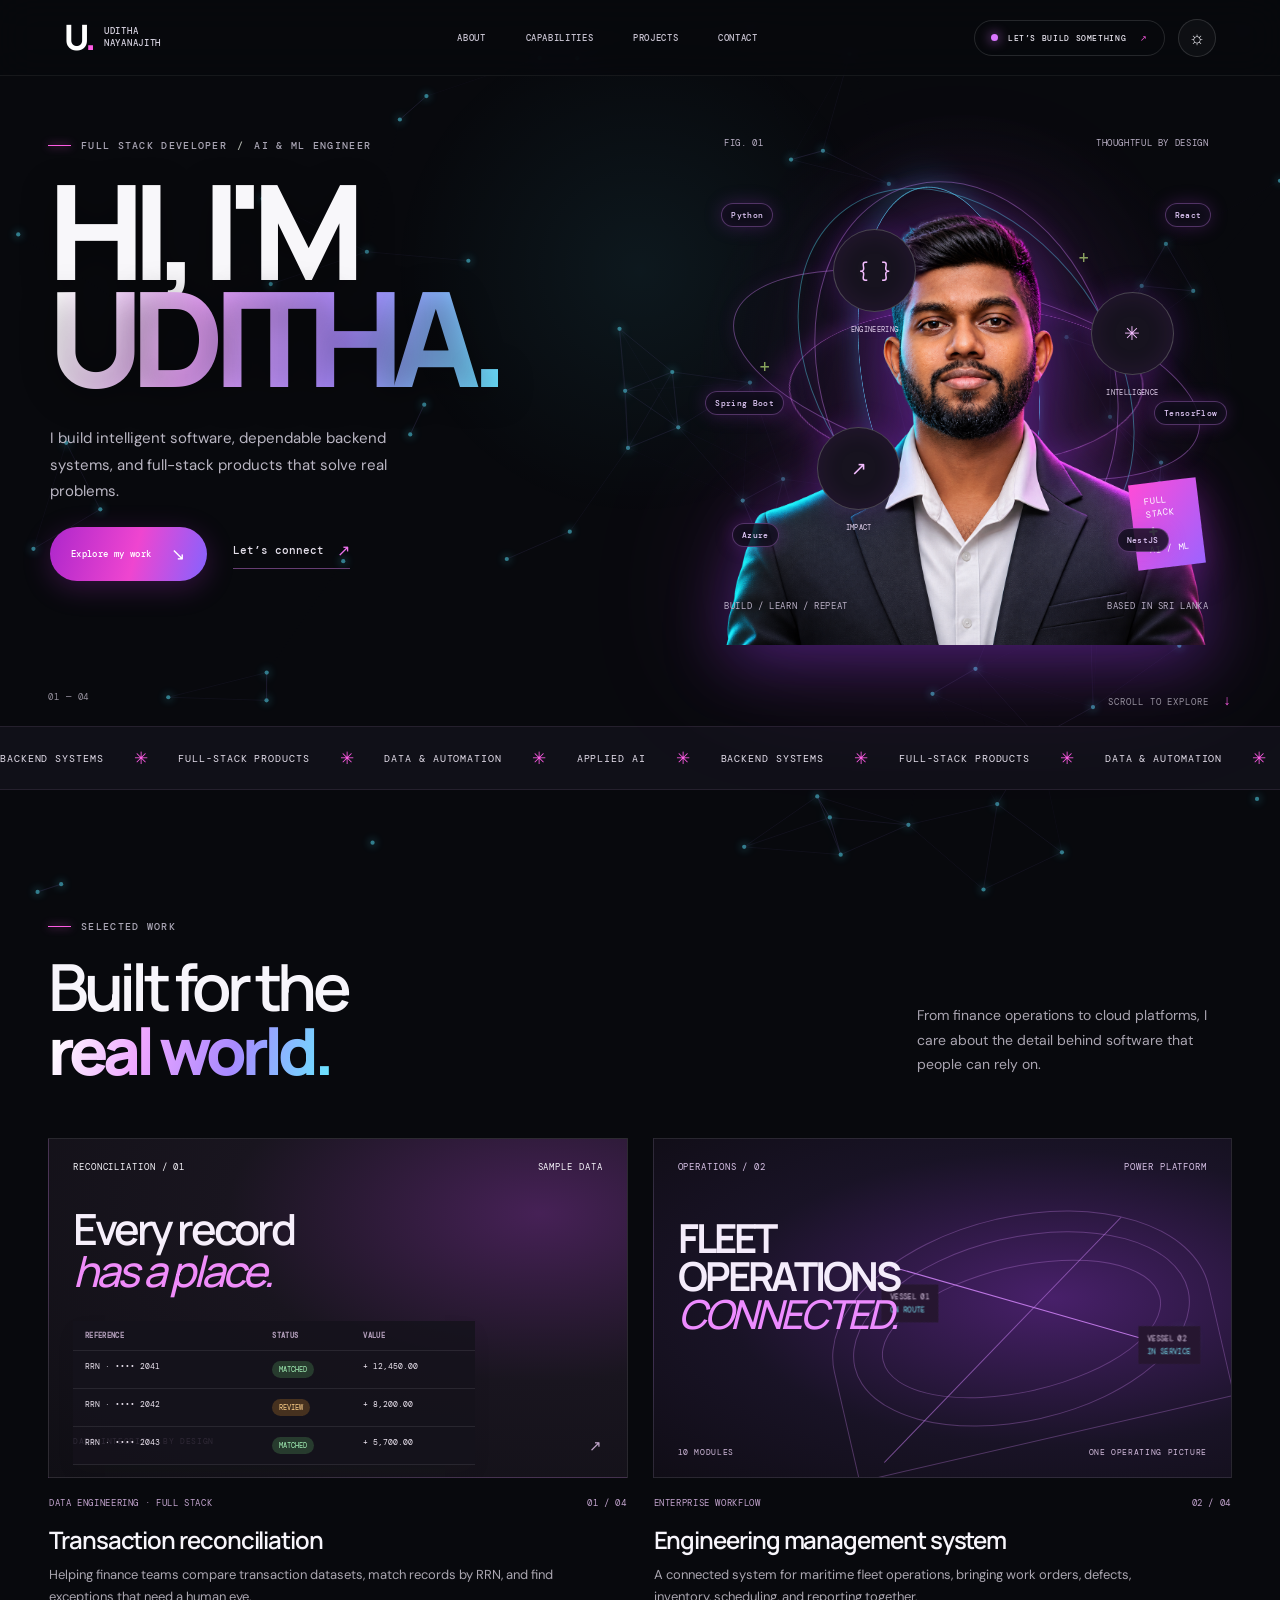
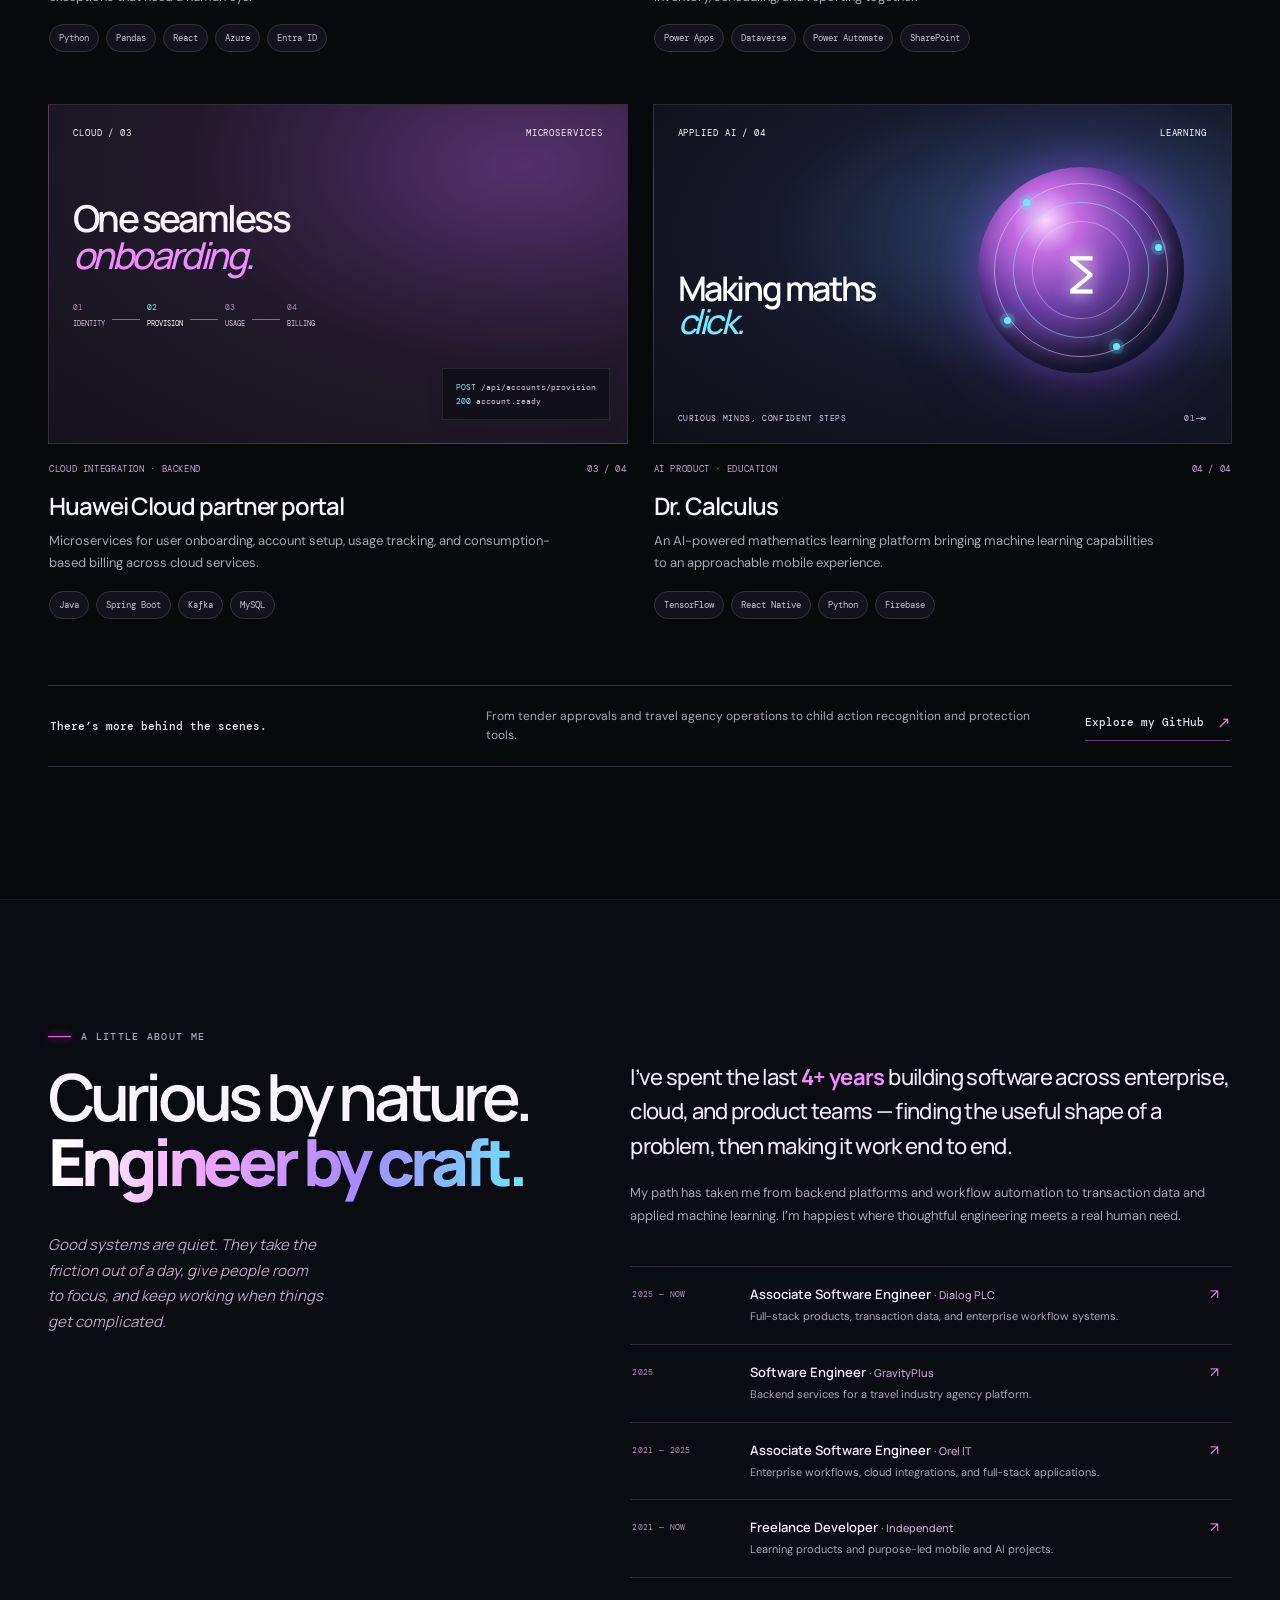
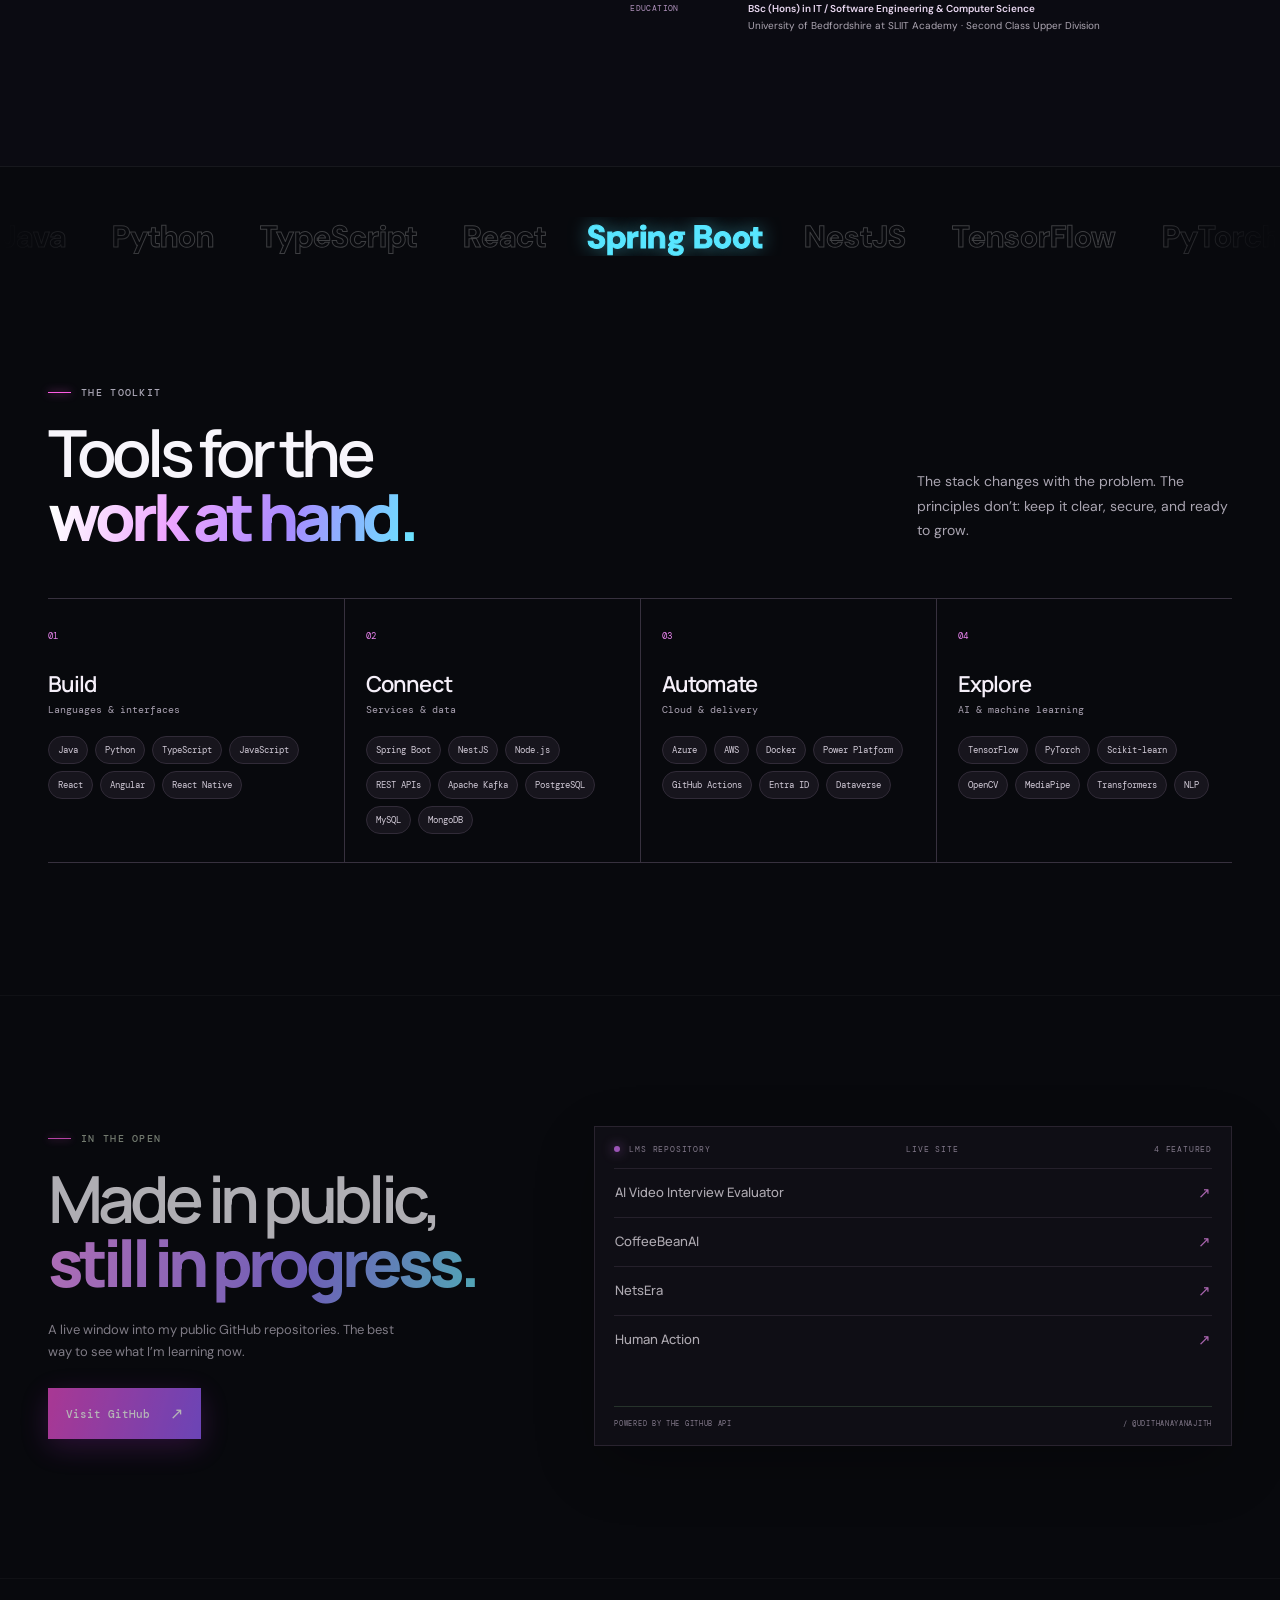
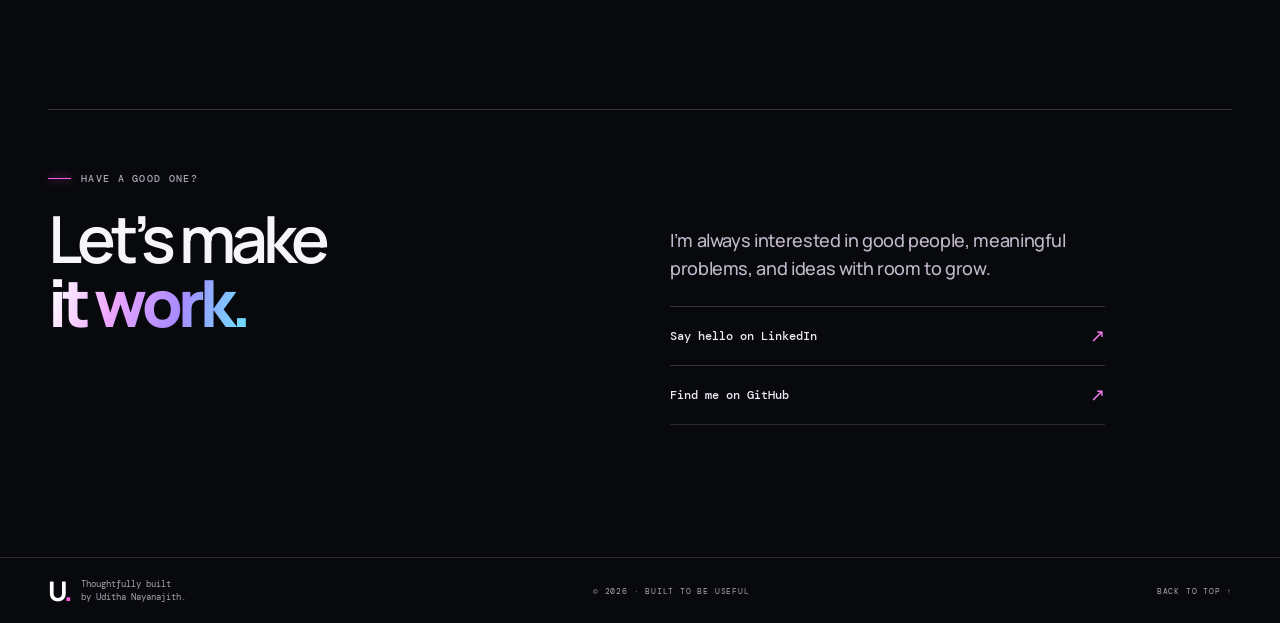
==== index.html @ 02b8a51e "Add all" ====
﻿<!doctype html>
<html lang="en">
  <head>
    <meta charset="UTF-8" />
    <meta name="viewport" content="width=device-width, initial-scale=1.0" />
    <meta name="theme-color" content="#08090d" />
    <meta
      name="description"
      content="Uditha Nayanajith is a software engineer building enterprise applications, backend systems, and AI-enabled products."
    />
    <meta
      property="og:title"
      content="Uditha Nayanajith — Software Engineer"
    />
    <meta
      property="og:description"
      content="Full-stack engineering, reliable backend systems, and thoughtful applications of AI."
    />
    <meta property="og:type" content="website" />
    <title>Uditha Nayanajith — Software Engineer</title>
    <link rel="preconnect" href="https://fonts.googleapis.com" />
    <link rel="preconnect" href="https://fonts.gstatic.com" crossorigin />
    <link
      href="https://fonts.googleapis.com/css2?family=DM+Mono:wght@400;500&family=DM+Sans:wght@400;500;600;700&family=Manrope:wght@400;500;600;700;800&display=swap"
      rel="stylesheet"
    />
    <link rel="stylesheet" href="./styles.css" />
    <link rel="stylesheet" href="./theme.css" />
    <link rel="stylesheet" href="./avatar.css" />
    <link rel="stylesheet" href="./background.css" />
    <script src="./script.js" defer></script>
  </head>

  <body>
    <canvas
      class="background-network"
      id="background-network"
      aria-hidden="true"
    ></canvas>
    <div class="background-glow" id="background-glow" aria-hidden="true"></div>
    <a class="skip-link" href="#main">Skip to content</a>
    <header class="site-header">
      <a class="wordmark" href="#top" aria-label="Uditha Nayanajith, home"
        ><span class="wordmark-mark">U<span>.</span></span
        ><span class="wordmark-name">UDITHA<br />NAYANAJITH</span></a
      >
      <nav class="desktop-nav" aria-label="Main navigation">
        <a href="#about">About</a><a href="#stack">Capabilities</a
        ><a href="#work">Projects</a><a href="#contact">Contact</a>
      </nav>
      <div class="header-tools">
        <a class="header-availability" href="#contact"
          ><span class="status-dot"></span> LET’S BUILD SOMETHING
          <span aria-hidden="true">↗</span></a
        ><button
          class="theme-toggle"
          type="button"
          aria-label="Switch to light theme"
          aria-pressed="false"
        >
          <span class="theme-sun">☼</span><span class="theme-moon">☾</span>
        </button>
      </div>
      <button class="menu-toggle" aria-label="Open menu" aria-expanded="false">
        <span></span><span></span>
      </button>
    </header>
    <main id="main">
      <section class="hero section-shell" id="top">
        <div class="hero-copy">
          <p class="eyebrow">
            <span class="eyebrow-line"></span> FULL STACK DEVELOPER
            <span class="eyebrow-divider">/</span> AI & ML ENGINEER
          </p>
          <h1>HI, I'M<br /><em>UDITHA.</em></h1>
          <div class="hero-bottom">
            <p class="hero-intro">
              I build intelligent software, dependable backend systems, and
              full-stack products that solve real problems.
            </p>
            <div class="hero-actions">
              <a class="button button-dark" href="#work"
                >Explore my work <span>↘</span></a
              ><a
                class="text-link"
                href="https://www.linkedin.com/in/uditha-nayanagith-a06a1a17b/"
                target="_blank"
                rel="noreferrer"
                >Let’s connect <span>↗</span></a
              >
            </div>
          </div>
        </div>
        <div
          class="hero-art"
          aria-label="Animated 3D-style portrait avatar of Uditha Nayanajith"
          role="img"
        >
          <div class="art-label art-label-top">
            <span>FIG. 01</span><span>THOUGHTFUL BY DESIGN</span>
          </div>
          <div class="orbit orbit-a"></div>
          <div class="orbit orbit-b"></div>
          <div class="orbit orbit-c"></div>
          <img
            class="hero-avatar"
            src="./avatar.png"
            alt=""
            fetchpriority="high"
          />
          <div class="orbit-node node-one">
            <span class="node-icon">{ }</span><small>ENGINEERING</small>
          </div>
          <div class="orbit-node node-two">
            <span class="node-icon">✳</span><small>INTELLIGENCE</small>
          </div>
          <div class="orbit-node node-three">
            <span class="node-icon">↗</span><small>IMPACT</small>
          </div>
          <span class="art-cross cross-one">+</span
          ><span class="art-cross cross-two">+</span
          ><span class="art-cross cross-three">+</span>
          <div class="art-label art-label-bottom">
            <span>BUILD / LEARN / REPEAT</span><span>BASED IN SRI LANKA</span>
          </div>
          <div class="art-stamp">
            FULL<br />STACK<br /><b>+</b><br />AI / ML
          </div>
          <span class="tech-chip tech-python" aria-hidden="true">Python</span>
          <span class="tech-chip tech-react" aria-hidden="true">React</span>
          <span class="tech-chip tech-spring" aria-hidden="true">Spring Boot</span>
          <span class="tech-chip tech-tensorflow" aria-hidden="true">TensorFlow</span>
          <span class="tech-chip tech-azure" aria-hidden="true">Azure</span>
          <span class="tech-chip tech-nest" aria-hidden="true">NestJS</span>
        </div>
        <div class="hero-index">
          <span>01 — 04</span><span>SCROLL TO EXPLORE <b>↓</b></span>
        </div>
      </section>

      <section class="signal-band" aria-label="Areas of focus">
        <div class="signal-inner">
          <div class="signal-group">
            <span>BACKEND SYSTEMS</span>
            <span>FULL-STACK PRODUCTS</span>
            <span>DATA & AUTOMATION</span>
            <span>APPLIED AI</span>
          </div>
          <div class="signal-group" aria-hidden="true">
            <span>BACKEND SYSTEMS</span>
            <span>FULL-STACK PRODUCTS</span>
            <span>DATA & AUTOMATION</span>
            <span>APPLIED AI</span>
          </div>
        </div>
      </section>

      <section class="work section-shell section-pad" id="work">
        <div class="section-heading">
          <div>
            <p class="eyebrow">
              <span class="eyebrow-line"></span> SELECTED WORK
            </p>
            <h2>Built for the<br /><em>real world.</em></h2>
          </div>
          <p class="section-note">
            From finance operations to cloud platforms, I care about the detail
            behind software that people can rely on.
          </p>
        </div>
        <div class="project-grid">
          <article class="project-card project-featured reveal">
            <div class="project-visual visual-ledger">
              <div class="visual-topline">
                <span>RECONCILIATION / 01</span><span>SAMPLE DATA</span>
              </div>
              <div class="ledger-title">
                Every record<br /><em>has a place.</em>
              </div>
              <div class="ledger-table">
                <div><b>REFERENCE</b><b>STATUS</b><b>VALUE</b></div>
                <div>
                  <span>RRN · •••• 2041</span
                  ><span class="pill matched">MATCHED</span
                  ><span>+ 12,450.00</span>
                </div>
                <div>
                  <span>RRN · •••• 2042</span
                  ><span class="pill exception">REVIEW</span
                  ><span>+ 8,200.00</span>
                </div>
                <div>
                  <span>RRN · •••• 2043</span
                  ><span class="pill matched">MATCHED</span
                  ><span>+ 5,700.00</span>
                </div>
              </div>
              <div class="ledger-foot">
                <span>DATA INTEGRITY, BY DESIGN</span><span>↗</span>
              </div>
            </div>
            <div class="project-info">
              <div class="project-meta">
                <span>DATA ENGINEERING · FULL STACK</span><span>01 / 04</span>
              </div>
              <h3>Transaction reconciliation</h3>
              <p>
                Helping finance teams compare transaction datasets, match
                records by RRN, and find exceptions that need a human eye.
              </p>
              <div class="tag-list">
                <span>Python</span><span>Pandas</span><span>React</span
                ><span>Azure</span><span>Entra ID</span>
              </div>
            </div>
          </article>
          <article class="project-card reveal">
            <div class="project-visual visual-fleet">
              <div class="visual-topline">
                <span>OPERATIONS / 02</span><span>POWER PLATFORM</span>
              </div>
              <div class="fleet-caption">
                FLEET<br />OPERATIONS<br /><em>CONNECTED.</em>
              </div>
              <div class="fleet-schematic">
                <div class="ship ship-a">VESSEL 01 <b>ON ROUTE</b></div>
                <div class="ship ship-b">VESSEL 02 <b>IN SERVICE</b></div>
                <div class="route route-a"></div>
                <div class="route route-b"></div>
                <div class="fleet-dot dot-a"></div>
                <div class="fleet-dot dot-b"></div>
              </div>
              <div class="fleet-stat">
                <span>10 MODULES</span><span>ONE OPERATING PICTURE</span>
              </div>
            </div>
            <div class="project-info">
              <div class="project-meta">
                <span>ENTERPRISE WORKFLOW</span><span>02 / 04</span>
              </div>
              <h3>Engineering management system</h3>
              <p>
                A connected system for maritime fleet operations, bringing work
                orders, defects, inventory, scheduling, and reporting together.
              </p>
              <div class="tag-list">
                <span>Power Apps</span><span>Dataverse</span
                ><span>Power Automate</span><span>SharePoint</span>
              </div>
            </div>
          </article>
          <article class="project-card reveal">
            <div class="project-visual visual-cloud">
              <div class="visual-topline">
                <span>CLOUD / 03</span><span>MICROSERVICES</span>
              </div>
              <div class="cloud-title">
                One seamless<br /><em>onboarding.</em>
              </div>
              <div class="cloud-flow">
                <div class="flow-node"><span>01</span>IDENTITY</div>
                <div class="flow-line"></div>
                <div class="flow-node active"><span>02</span>PROVISION</div>
                <div class="flow-line"></div>
                <div class="flow-node"><span>03</span>USAGE</div>
                <div class="flow-line"></div>
                <div class="flow-node"><span>04</span>BILLING</div>
              </div>
              <div class="cloud-code">
                <span>POST</span> /api/accounts/provision<br /><span>200</span>
                account.ready
              </div>
            </div>
            <div class="project-info">
              <div class="project-meta">
                <span>CLOUD INTEGRATION · BACKEND</span><span>03 / 04</span>
              </div>
              <h3>Huawei Cloud partner portal</h3>
              <p>
                Microservices for user onboarding, account setup, usage
                tracking, and consumption-based billing across cloud services.
              </p>
              <div class="tag-list">
                <span>Java</span><span>Spring Boot</span><span>Kafka</span
                ><span>MySQL</span>
              </div>
            </div>
          </article>
          <article class="project-card reveal">
            <div class="project-visual visual-neural">
              <div class="visual-topline">
                <span>APPLIED AI / 04</span><span>LEARNING</span>
              </div>
              <div class="neural-orb">
                <div class="neural-ring ring-a"></div>
                <div class="neural-ring ring-b"></div>
                <div class="neural-ring ring-c"></div>
                <div class="neural-point p-a"></div>
                <div class="neural-point p-b"></div>
                <div class="neural-point p-c"></div>
                <div class="neural-point p-d"></div>
                <span>∑</span>
              </div>
              <div class="neural-copy">Making maths<br /><em>click.</em></div>
              <div class="neural-bottom">
                <span>CURIOUS MINDS, CONFIDENT STEPS</span><span>01—∞</span>
              </div>
            </div>
            <div class="project-info">
              <div class="project-meta">
                <span>AI PRODUCT · EDUCATION</span><span>04 / 04</span>
              </div>
              <h3>Dr. Calculus</h3>
              <p>
                An AI-powered mathematics learning platform bringing machine
                learning capabilities to an approachable mobile experience.
              </p>
              <div class="tag-list">
                <span>TensorFlow</span><span>React Native</span
                ><span>Python</span><span>Firebase</span>
              </div>
            </div>
          </article>
        </div>
        <div class="more-work">
          <p>There’s more behind the scenes.</p>
          <p>
            From tender approvals and travel agency operations to child action
            recognition and protection tools.
          </p>
          <a
            class="text-link"
            href="https://github.com/udithanayanajith?tab=repositories"
            target="_blank"
            rel="noreferrer"
            >Explore my GitHub <span>↗</span></a
          >
        </div>
      </section>

      <section class="about section-pad" id="about">
        <div class="section-shell about-layout">
          <div class="about-heading">
            <p class="eyebrow">
              <span class="eyebrow-line"></span> A LITTLE ABOUT ME
            </p>
            <h2>Curious by nature.<br /><em>Engineer by craft.</em></h2>
            <div class="about-aside">
              Good systems are quiet. They take the friction out of a day, give
              people room to focus, and keep working when things get
              complicated.
            </div>
          </div>
          <div class="about-content">
            <p class="about-lead">
              I’ve spent the last <strong>4+ years</strong> building software
              across enterprise, cloud, and product teams — finding the useful
              shape of a problem, then making it work end to end.
            </p>
            <p>
              My path has taken me from backend platforms and workflow
              automation to transaction data and applied machine learning. I’m
              happiest where thoughtful engineering meets a real human need.
            </p>
            <div class="experience-list">
              <div class="experience-row">
                <span class="experience-date">2025 — NOW</span>
                <div>
                  <h3>
                    Associate Software Engineer <small>· Dialog PLC</small>
                  </h3>
                  <p>
                    Full-stack products, transaction data, and enterprise
                    workflow systems.
                  </p>
                </div>
                <span class="experience-arrow">↗</span>
              </div>
              <div class="experience-row">
                <span class="experience-date">2025</span>
                <div>
                  <h3>Software Engineer <small>· GravityPlus</small></h3>
                  <p>Backend services for a travel industry agency platform.</p>
                </div>
                <span class="experience-arrow">↗</span>
              </div>
              <div class="experience-row">
                <span class="experience-date">2021 — 2025</span>
                <div>
                  <h3>Associate Software Engineer <small>· Orel IT</small></h3>
                  <p>
                    Enterprise workflows, cloud integrations, and full-stack
                    applications.
                  </p>
                </div>
                <span class="experience-arrow">↗</span>
              </div>
              <div class="experience-row">
                <span class="experience-date">2021 — NOW</span>
                <div>
                  <h3>Freelance Developer <small>· Independent</small></h3>
                  <p>
                    Learning products and purpose-led mobile and AI projects.
                  </p>
                </div>
                <span class="experience-arrow">↗</span>
              </div>
            </div>
            <div class="education-line">
              <span>EDUCATION</span>
              <p>
                <b>BSc (Hons) in IT / Software Engineering & Computer Science</b
                ><br />University of Bedfordshire at SLIIT Academy · Second
                Class Upper Division
              </p>
            </div>
          </div>
        </div>
      </section>
      <div class="marquee">
          <div class="track">
            <span>Java</span><span>Python</span><span>TypeScript</span
            ><span>React</span><span>Spring Boot</span><span>NestJS</span
            ><span>TensorFlow</span><span>PyTorch</span><span>Kafka</span
            ><span>Docker</span><span>Azure</span><span>AWS</span
            ><span>PostgreSQL</span><span>OpenCV</span> <span>Java</span
            ><span>Python</span><span>TypeScript</span><span>React</span
            ><span>Spring Boot</span><span>NestJS</span><span>TensorFlow</span
            ><span>PyTorch</span><span>Kafka</span><span>Docker</span
            ><span>Azure</span><span>AWS</span><span>PostgreSQL</span
            ><span>OpenCV</span>
          </div>
        </div>

      <section class="stack section-shell section-pad" id="stack">
        <div class="section-heading">
          <div>
            <p class="eyebrow">
              <span class="eyebrow-line"></span> THE TOOLKIT
            </p>
            <h2>Tools for the<br /><em>work at hand.</em></h2>
          </div>
          <p class="section-note">
            The stack changes with the problem. The principles don’t: keep it
            clear, secure, and ready to grow.
          </p>
        </div>
        <div class="stack-grid">
          <div class="stack-group">
            <span class="stack-number">01</span>
            <h3>Build</h3>
            <p>Languages & interfaces</p>
            <div class="stack-chips">
              <span>Java</span><span>Python</span><span>TypeScript</span
              ><span>JavaScript</span><span>React</span><span>Angular</span
              ><span>React Native</span>
            </div>
          </div>
          <div class="stack-group">
            <span class="stack-number">02</span>
            <h3>Connect</h3>
            <p>Services & data</p>
            <div class="stack-chips">
              <span>Spring Boot</span><span>NestJS</span><span>Node.js</span
              ><span>REST APIs</span><span>Apache Kafka</span
              ><span>PostgreSQL</span><span>MySQL</span><span>MongoDB</span>
            </div>
          </div>
          <div class="stack-group">
            <span class="stack-number">03</span>
            <h3>Automate</h3>
            <p>Cloud & delivery</p>
            <div class="stack-chips">
              <span>Azure</span><span>AWS</span><span>Docker</span
              ><span>Power Platform</span><span>GitHub Actions</span
              ><span>Entra ID</span><span>Dataverse</span>
            </div>
          </div>
          <div class="stack-group">
            <span class="stack-number">04</span>
            <h3>Explore</h3>
            <p>AI & machine learning</p>
            <div class="stack-chips">
              <span>TensorFlow</span><span>PyTorch</span
              ><span>Scikit-learn</span><span>OpenCV</span><span>MediaPipe</span
              ><span>Transformers</span><span>NLP</span>
            </div>
          </div>
        </div>
      </section>

      <section class="github section-pad">
        <div class="section-shell github-layout">
          <div>
            <p class="eyebrow">
              <span class="eyebrow-line"></span> IN THE OPEN
            </p>
            <h2>Made in public,<br /><em>still in progress.</em></h2>
            <p class="github-intro">
              A live window into my public GitHub repositories. The best way to
              see what I’m learning now.
            </p>
            <a
              class="button button-light"
              href="https://github.com/udithanayanajith?tab=repositories"
              target="_blank"
              rel="noreferrer"
              >Visit GitHub <span>↗</span></a
            >
          </div>
          <div class="github-panel">
            <div class="github-panel-head">
              <span
                ><i class="status-dot"></i
                ><a
                  href="https://github.com/udithanayanajith/LMS"
                  target="_blank"
                  rel="noopener noreferrer"
                  aria-label="LMS source code on GitHub"
                  >LMS REPOSITORY</a
                ></span
              >
              <a
                href="https://udithanayanajith.github.io/LMS/"
                target="_blank"
                rel="noopener noreferrer"
                >LIVE SITE</a
              >
              <span id="github-count">FETCHING…</span>
            </div>
            <div id="repo-list" class="repo-list" aria-live="polite">
              <div class="repo-loading"><i></i><i></i><i></i></div>
            </div>
            <div class="github-panel-foot">
              <span>POWERED BY THE GITHUB API</span
              ><span id="github-updated">/ UDITHANAYANajith</span>
            </div>
          </div>
        </div>
      </section>

      <section class="contact section-shell section-pad" id="contact">
        <div class="contact-rule"></div>
        <div class="contact-layout">
          <div>
            <p class="eyebrow">
              <span class="eyebrow-line"></span> HAVE A GOOD ONE?
            </p>
            <h2>Let’s make<br /><em>it work.</em></h2>
          </div>
          <div class="contact-copy">
            <p>
              I’m always interested in good people, meaningful problems, and
              ideas with room to grow.
            </p>
            <a
              class="contact-link"
              href="https://www.linkedin.com/in/uditha-nayanagith-a06a1a17b/"
              target="_blank"
              rel="noreferrer"
              ><span>Say hello on LinkedIn</span><b>↗</b></a
            ><a
              class="contact-link"
              href="https://github.com/udithanayanajith"
              target="_blank"
              rel="noreferrer"
              ><span>Find me on GitHub</span><b>↗</b></a
            >
          </div>
        </div>
      </section>
    </main>
    <footer class="site-footer">
      <div class="footer-brand">
        <span class="wordmark-mark">U<span>.</span></span
        ><span>Thoughtfully built<br />by Uditha Nayanajith.</span>
      </div>
      <span class="footer-note"
        >© <span id="year">2026</span> · BUILT TO BE USEFUL</span
      ><a href="#top" class="back-top">BACK TO TOP ↑</a>
    </footer>
    <div class="mobile-menu" aria-hidden="true">
      <a href="#work">Work <span>01</span></a
      ><a href="#about">About <span>02</span></a
      ><a href="#stack">Stack <span>03</span></a
      ><a href="#contact">Contact <span>04</span></a
      ><a
        class="mobile-social"
        href="https://github.com/udithanayanajith"
        target="_blank"
        rel="noreferrer"
        >GitHub ↗</a
      >
    </div>
  </body>
</html>
---- styles.css ----
﻿:root {
  --paper: #f4f2ec;
  --ink: #18211e;
  --muted: #6c746e;
  --line: #d9d9ce;
  --green: #c8f169;
  --deep: #17241f;
  --mono: "DM Mono", monospace;
  --sans: "DM Sans", sans-serif;
  --display: "Manrope", sans-serif;
  --shell: 1240px;
}
* {
  box-sizing: border-box;
}
html {
  scroll-behavior: smooth;
  scroll-padding-top: 90px;
}
body {
  margin: 0;
  background: var(--paper);
  color: var(--ink);
  font-family: var(--sans);
  -webkit-font-smoothing: antialiased;
}
a {
  color: inherit;
  text-decoration: none;
}
button {
  font: inherit;
}
.skip-link {
  position: absolute;
  top: -50px;
  left: 16px;
  z-index: 20;
  padding: 12px;
  background: var(--green);
  color: var(--ink);
}
.skip-link:focus {
  top: 12px;
}
.section-shell {
  width: min(var(--shell), calc(100% - 96px));
  margin-inline: auto;
}
.site-header {
  height: 86px;
  display: flex;
  align-items: center;
  justify-content: space-between;
  padding: 0 48px;
  border-bottom: 1px solid var(--line);
  position: relative;
  z-index: 10;
}
.wordmark {
  display: flex;
  align-items: center;
  gap: 11px;
}
.wordmark-mark {
  font: 800 35px/0.9 var(--display);
  letter-spacing: -3px;
}
.wordmark-mark span {
  color: #78a938;
}
.wordmark-name {
  font: 500 9px/1.3 var(--mono);
  letter-spacing: 0.08em;
}
.desktop-nav {
  display: flex;
  gap: 40px;
  margin-left: 80px;
}
.desktop-nav a,
.header-availability {
  font: 500 11px var(--mono);
  letter-spacing: 0.03em;
}
.desktop-nav a {
  color: #536059;
  transition: color 0.2s;
}
.desktop-nav a:hover {
  color: #93b94d;
}
.header-availability {
  border: 1px solid var(--line);
  border-radius: 30px;
  padding: 12px 16px;
  display: flex;
  align-items: center;
  gap: 10px;
}
.header-availability > span:last-child {
  color: #8aa650;
  margin-left: 4px;
}
.marquee {
  margin-top: 50px;
  overflow: hidden;
  mask-image: linear-gradient(
    90deg,
    transparent,
    #000 12%,
    #000 88%,
    transparent
  );
}
.track {
  display: flex;
  gap: 46px;
  width: max-content;
  animation: scrollx 32s linear infinite;
  will-change: transform;
}
.track:hover {
  animation-play-state: paused;
}
@keyframes scrollx {
  to {
    transform: translateX(-50%);
  }
}
.track span {
  font-size: 1.9rem;
  font-weight: 800;
  color: transparent;
  -webkit-text-stroke: 1px rgba(255, 255, 255, 0.22);
  white-space: nowrap;
  transition: 0.3s;
}
.track span:hover {
  color: var(--cyan);
  -webkit-text-stroke: 1px var(--cyan);
}
.track span.is-centered {
  color: var(--cyan);
  -webkit-text-stroke: 1px var(--cyan);
  text-shadow: 0 0 18px #58e6ff99;
  opacity: 1;
  transform: scale(1.06);
}
.status-dot {
  width: 7px;
  height: 7px;
  background: #85b948;
  border-radius: 50%;
  display: inline-block;
  box-shadow: 0 0 0 4px #85b9481d;
}
.menu-toggle {
  display: none;
}
.hero {
  min-height: 634px;
  /* padding-top: 73px; */
  position: relative;
  display: grid;
  grid-template-columns: 1fr 0.83fr;
  align-items: center;
  gap: 28px;
}
.hero-copy {
  z-index: 1;
  padding-bottom: 36px;
}
.eyebrow {
  font: 500 10px var(--mono);
  letter-spacing: 0.12em;
  color: #778078;
  display: flex;
  align-items: center;
  gap: 10px;
  margin: 0 0 25px;
}
.eyebrow-line {
  width: 23px;
  height: 1px;
  background: #83a44f;
  display: inline-block;
}
.eyebrow-divider {
  color: #b0b5ac;
}
.hero h1,
.section-heading h2,
.about-heading h2,
.github h2,
.contact h2 {
  font: 600 clamp(48px, 6.1vw, 81px)/0.99 var(--display);
  letter-spacing: -0.075em;
  margin: 0;
}
.hero h1 em,
.section-heading h2 em,
.about-heading h2 em,
.github h2 em,
.contact h2 em {
  font-weight: 500;
  color: #8aa266;
}
.hero-bottom {
  margin-top: 35px;
  padding-left: 2px;
}
.hero-intro {
  max-width: 370px;
  font-size: 15px;
  line-height: 1.75;
  color: #626b64;
  margin: 0 0 23px;
}
.hero-actions {
  display: flex;
  align-items: center;
  gap: 26px;
}
.button {
  font: 500 11px var(--mono);
  display: inline-flex;
  align-items: center;
  gap: 20px;
  padding: 15px 18px;
  transition:
    transform 0.2s,
    background 0.2s;
}
.button:hover {
  transform: translateY(-2px);
}
.button-dark {
  background: var(--ink);
  color: white;
}
.button-dark span {
  color: var(--green);
  font-size: 17px;
}
.text-link {
  font: 500 11px var(--mono);
  display: inline-flex;
  align-items: center;
  gap: 13px;
  border-bottom: 1px solid #b7c29f;
  padding-bottom: 7px;
}
.text-link span {
  font-size: 16px;
  color: #89a452;
}
.hero-art {
  height: 466px;
  position: relative;
  border-radius: 48% 48% 43% 43%;
  overflow: hidden;
  background: radial-gradient(
    ellipse at 47% 48%,
    #dce9c6 0%,
    #d7e4c1 25%,
    #e9ecdf 53%,
    #f4f2ec 72%
  );
  display: grid;
  place-items: center;
}
.hero-art:before,
.hero-art:after {
  content: "";
  position: absolute;
  border: 1px solid #aec08b66;
  border-radius: 50%;
  inset: 8%;
  transform: rotate(-21deg);
}
.hero-art:after {
  inset: 16% 2%;
  transform: rotate(54deg);
  border-color: #b9c99466;
}
.art-label {
  position: absolute;
  z-index: 2;
  width: 100%;
  padding: 0 24px;
  display: flex;
  justify-content: space-between;
  font: 9px var(--mono);
  letter-spacing: 0.07em;
  color: #78836d;
}
.art-label-top {
  top: 22px;
}
.art-label-bottom {
  bottom: 23px;
}
.orbit {
  position: absolute;
  border: 1px solid #9db17475;
  border-radius: 50%;
  width: 80%;
  height: 42%;
  transform: rotate(-31deg);
}
.orbit-a {
  width: 77%;
  height: 56%;
  transform: rotate(54deg);
}
.orbit-b {
  width: 90%;
  height: 35%;
  transform: rotate(14deg);
}
.orbit-c {
  width: 55%;
  height: 76%;
  transform: rotate(-18deg);
}
.art-core {
  width: 123px;
  height: 123px;
  border-radius: 50%;
  display: grid;
  place-items: center;
  background: #17241f;
  color: #d0f187;
  font: 700 48px var(--display);
  position: relative;
  z-index: 2;
  box-shadow: 0 14px 55px #31452236;
}
.art-core i {
  position: absolute;
  width: 10px;
  height: 10px;
  background: var(--green);
  border-radius: 50%;
  right: 7px;
  top: 26px;
  box-shadow: 0 0 0 6px #c8f16933;
}
.orbit-node {
  position: absolute;
  z-index: 2;
  width: 72px;
  height: 72px;
  background: #f5f3ed;
  border: 1px solid #d4dbc8;
  border-radius: 50%;
  display: flex;
  align-items: center;
  justify-content: center;
  box-shadow: 0 7px 25px #24381f12;
}
.orbit-node small {
  position: absolute;
  bottom: -23px;
  white-space: nowrap;
  font: 8px var(--mono);
  letter-spacing: 0.05em;
  color: #6f796d;
}
.node-icon {
  font: 19px var(--mono);
  color: #52654a;
}
.node-one {
  top: 22%;
  left: 25%;
}
.node-two {
  top: 34%;
  right: 11%;
}
.node-three {
  bottom: 24%;
  left: 22%;
}
.art-cross {
  position: absolute;
  color: #87a45a;
  font-size: 19px;
  font-family: var(--mono);
}
.cross-one {
  top: 25%;
  right: 27%;
}
.cross-two {
  bottom: 24%;
  right: 22%;
}
.cross-three {
  top: 46%;
  left: 11%;
}
.art-stamp {
  position: absolute;
  right: 6%;
  bottom: 13%;
  z-index: 3;
  background: var(--green);
  padding: 12px 14px;
  color: var(--ink);
  font: 9px/1.45 var(--mono);
  letter-spacing: 0.08em;
  transform: rotate(-7deg);
}
.art-stamp b {
  font-size: 16px;
}
.hero-index {
  position: absolute;
  bottom: 17px;
  left: 0;
  right: 0;
  display: flex;
  justify-content: space-between;
  font: 9px var(--mono);
  letter-spacing: 0.1em;
  color: #7e867c;
}
.hero-index b {
  color: #839f51;
  font-size: 14px;
  margin-left: 8px;
}
.signal-band {
  height: 64px;
  overflow: hidden;
  background: var(--deep);
  display: flex;
  align-items: center;
  color: #e5eadf;
}
.signal-inner {
  min-width: max-content;
  display: flex;
  align-items: center;
  gap: 35px;
  animation: marquee 34s linear infinite;
  font: 10px var(--mono);
  letter-spacing: 0.09em;
}
.signal-inner i {
  font-style: normal;
  color: var(--green);
  font-size: 17px;
}
@keyframes marquee {
  to {
    transform: translateX(-50%);
  }
}
.section-pad {
  padding-top: 122px;
  padding-bottom: 126px;
}
.section-heading {
  display: flex;
  justify-content: space-between;
  align-items: flex-end;
  margin-bottom: 54px;
}
.section-heading .eyebrow,
.about-heading .eyebrow,
.github .eyebrow,
.contact .eyebrow {
  margin-bottom: 22px;
}
.section-heading h2,
.about-heading h2,
.github h2,
.contact h2 {
  font-size: clamp(43px, 5.1vw, 65px);
}
.section-note {
  max-width: 315px;
  font-size: 14px;
  line-height: 1.75;
  color: var(--muted);
  margin: 0 0 7px;
}
.project-grid {
  display: grid;
  grid-template-columns: 1fr 1fr;
  column-gap: 24px;
  row-gap: 48px;
}
.project-card {
  min-width: 0;
}
.project-visual {
  height: 340px;
  position: relative;
  overflow: hidden;
  padding: 22px 24px;
}
.visual-topline {
  display: flex;
  justify-content: space-between;
  font: 9px var(--mono);
  letter-spacing: 0.1em;
  position: relative;
  z-index: 2;
}
.visual-ledger {
  background: #dce4d4;
}
.visual-ledger:after {
  content: "";
  position: absolute;
  width: 330px;
  height: 330px;
  right: -101px;
  top: 66px;
  border: 1px solid #b4c5a4;
  border-radius: 50%;
  box-shadow:
    0 0 0 25px #cbd9c066,
    0 0 0 50px #cbd9c04d,
    0 0 0 75px #cbd9c033;
}
.ledger-title {
  font: 600 43px/0.99 var(--display);
  letter-spacing: -0.07em;
  margin-top: 35px;
  position: relative;
  z-index: 1;
}
.ledger-title em,
.cloud-title em,
.fleet-caption em,
.neural-copy em {
  color: #6f8e4b;
  font-weight: 500;
}
.ledger-table {
  position: relative;
  z-index: 1;
  width: 76%;
  margin-top: 28px;
  font: 8px var(--mono);
  background: #f4f5efdb;
  box-shadow: 0 8px 20px #23351a0b;
}
.ledger-table > div {
  display: grid;
  grid-template-columns: 1fr 84px 100px;
  gap: 7px;
  padding: 10px 12px;
  border-bottom: 1px solid #e2e7da;
}
.ledger-table > div:first-child {
  font-size: 7px;
  color: #879181;
  letter-spacing: 0.05em;
}
.pill {
  border-radius: 12px;
  padding: 4px 7px;
  width: max-content;
  font-size: 7px;
}
.matched {
  background: #e4edda;
  color: #56723e;
}
.exception {
  background: #f8e8cf;
  color: #9c7035;
}
.ledger-foot {
  display: flex;
  justify-content: space-between;
  position: absolute;
  left: 24px;
  bottom: 21px;
  right: 24px;
  font: 8px var(--mono);
  letter-spacing: 0.08em;
  color: #65755d;
}
.ledger-foot span:last-child {
  font-size: 15px;
}
.project-info {
  padding: 19px 1px 0;
}
.project-meta {
  display: flex;
  justify-content: space-between;
  font: 9px var(--mono);
  letter-spacing: 0.07em;
  color: #858c82;
}
.project-info h3 {
  font: 600 24px var(--display);
  letter-spacing: -0.045em;
  margin: 14px 0 8px;
}
.project-info > p {
  max-width: 510px;
  margin: 0;
  color: #737b73;
  font-size: 13px;
  line-height: 1.68;
}
.tag-list {
  display: flex;
  flex-wrap: wrap;
  gap: 7px;
  margin-top: 17px;
}
.tag-list span {
  font: 9px var(--mono);
  padding: 7px 9px;
  border: 1px solid #d8dcd1;
  border-radius: 20px;
  color: #626a62;
}
.visual-fleet {
  background: #182923;
  color: #ecf0e6;
}
.visual-fleet .visual-topline {
  color: #b7c4b2;
}
.fleet-caption {
  font: 700 40px/0.96 var(--display);
  letter-spacing: -0.07em;
  margin-top: 46px;
  position: relative;
  z-index: 2;
}
.fleet-caption em {
  color: #bfe678;
}
.fleet-schematic {
  position: absolute;
  inset: 77px 18px 35px 175px;
  border: 1px solid #526458;
  border-radius: 50% 50% 0 0;
  overflow: hidden;
  transform: rotate(-13deg);
}
.fleet-schematic:before,
.fleet-schematic:after {
  content: "";
  position: absolute;
  inset: 20px;
  border: 1px solid #4f6659;
  border-radius: 50%;
}
.fleet-schematic:after {
  inset: 49px;
}
.ship {
  position: absolute;
  z-index: 1;
  font: 7px var(--mono);
  letter-spacing: 0.05em;
  background: #283c32;
  padding: 8px 9px;
  color: #d9e5d2;
  transform: rotate(13deg);
}
.ship b {
  display: block;
  color: #c8f169;
  font-weight: 400;
  margin-top: 4px;
}
.ship-a {
  top: 43px;
  left: 60px;
}
.ship-b {
  right: 20px;
  bottom: 44px;
}
.route {
  position: absolute;
  width: 90%;
  height: 1px;
  background: #82986d;
  left: 12px;
  top: 80px;
  transform: rotate(29deg);
}
.route-b {
  top: 117px;
  left: 0;
  transform: rotate(-33deg);
  opacity: 0.6;
}
.fleet-dot {
  position: absolute;
  width: 8px;
  height: 8px;
  border-radius: 50%;
  background: var(--green);
  box-shadow: 0 0 0 6px #c8f16927;
}
.dot-a {
  top: 53px;
  left: 72px;
}
.dot-b {
  right: 33px;
  bottom: 60px;
}
.fleet-stat {
  position: absolute;
  left: 24px;
  right: 24px;
  bottom: 20px;
  display: flex;
  justify-content: space-between;
  font: 8px var(--mono);
  letter-spacing: 0.08em;
  color: #b8c5b1;
}
.visual-cloud {
  background: #e7e6df;
}
.cloud-title {
  font: 600 37px/0.98 var(--display);
  letter-spacing: -0.07em;
  margin: 61px 0 29px;
}
.cloud-flow {
  display: flex;
  align-items: center;
  gap: 7px;
}
.flow-node {
  font: 7px var(--mono);
  color: #59665e;
  display: flex;
  flex-direction: column;
  gap: 7px;
}
.flow-node span {
  font-size: 8px;
  color: #99a395;
}
.flow-node.active {
  color: #253a2f;
}
.flow-node.active span {
  color: #8aa953;
}
.flow-line {
  height: 1px;
  background: #b0b7aa;
  width: 28px;
  margin-top: 9px;
}
.cloud-code {
  position: absolute;
  right: 17px;
  bottom: 23px;
  background: #f7f7f2;
  padding: 11px 13px;
  font: 8px/1.8 var(--mono);
  color: #525b53;
  box-shadow: 0 6px 20px #34382b0d;
}
.cloud-code span {
  color: #77994c;
}
.visual-neural {
  background: #d9e2d0;
}
.neural-orb {
  position: absolute;
  width: 206px;
  height: 206px;
  right: 47px;
  top: 62px;
  border-radius: 50%;
  display: grid;
  place-items: center;
  background: radial-gradient(circle, #e8f1dd, #ccdbbf 68%, #bdcda9);
  box-shadow: 0 20px 40px #4d613322;
}
.neural-ring {
  position: absolute;
  border: 1px solid #99ae7d;
  border-radius: 50%;
  inset: 16px;
}
.ring-b {
  inset: 35px;
  transform: rotate(56deg);
  border-color: #7b9561;
}
.ring-c {
  inset: 54px;
  transform: rotate(-32deg);
  border-color: #afc296;
}
.neural-orb > span {
  font: 500 53px var(--display);
  color: #556d40;
}
.neural-point {
  position: absolute;
  width: 7px;
  height: 7px;
  background: #8ca768;
  border-radius: 50%;
  box-shadow: 0 0 0 4px #8ca76828;
}
.p-a {
  top: 32px;
  left: 45px;
}
.p-b {
  bottom: 49px;
  left: 26px;
}
.p-c {
  top: 77px;
  right: 22px;
}
.p-d {
  bottom: 23px;
  right: 64px;
}
.neural-copy {
  position: relative;
  z-index: 2;
  font: 600 34px/0.97 var(--display);
  letter-spacing: -0.07em;
  margin-top: 133px;
}
.neural-copy em {
  color: #69854a;
}
.neural-bottom {
  position: absolute;
  bottom: 20px;
  left: 24px;
  right: 24px;
  display: flex;
  justify-content: space-between;
  font: 8px var(--mono);
  letter-spacing: 0.08em;
  color: #6e7c64;
}
.more-work {
  display: grid;
  grid-template-columns: 1fr 1.4fr auto;
  align-items: center;
  gap: 30px;
  border-top: 1px solid var(--line);
  border-bottom: 1px solid var(--line);
  margin-top: 66px;
  padding: 21px 2px;
}
.more-work p {
  margin: 0;
  font-size: 12px;
}
.more-work p:first-child {
  font: 500 11px var(--mono);
}
.more-work p:nth-child(2) {
  color: #7b827a;
  line-height: 1.6;
}
.about {
  background: #e9e9e1;
}
.about-layout {
  display: grid;
  grid-template-columns: 0.9fr 1.1fr;
  gap: 90px;
}
.about-heading {
  position: relative;
}
.about-aside {
  font: italic 15px/1.7 var(--display);
  color: #828b7b;
  max-width: 275px;
  margin-top: 38px;
}
.about-content {
  padding-top: 30px;
}
.about-lead {
  font: 500 22px/1.55 var(--display);
  letter-spacing: -0.03em;
  margin: 0 0 18px;
  max-width: 620px;
}
.about-lead strong {
  color: #748f50;
}
.about-content > p:not(.about-lead) {
  max-width: 580px;
  font-size: 13px;
  line-height: 1.8;
  color: #727a72;
  margin: 0;
}
.experience-list {
  margin-top: 39px;
  border-top: 1px solid #cfd2c7;
}
.experience-row {
  display: grid;
  grid-template-columns: 104px 1fr 20px;
  gap: 14px;
  align-items: start;
  padding: 18px 2px;
  border-bottom: 1px solid #cfd2c7;
}
.experience-date {
  font: 8px var(--mono);
  letter-spacing: 0.04em;
  color: #8a9288;
  padding-top: 4px;
}
.experience-row h3 {
  font: 600 13px var(--display);
  margin: 0 0 5px;
}
.experience-row h3 small {
  font-weight: 500;
  color: #88917f;
}
.experience-row p {
  font-size: 11px;
  color: #7a8278;
  margin: 0;
  line-height: 1.6;
}
.experience-arrow {
  font-size: 14px;
  color: #839954;
}
.education-line {
  display: grid;
  grid-template-columns: 104px 1fr;
  gap: 14px;
  padding-top: 22px;
}
.education-line > span {
  font: 8px var(--mono);
  color: #8a9288;
  letter-spacing: 0.05em;
  padding-top: 3px;
}
.education-line p {
  font-size: 10px;
  line-height: 1.7;
  color: #858c83;
  margin: 0;
}
.education-line b {
  font-weight: 600;
  color: #536049;
}
.stack .section-heading {
  margin-bottom: 48px;
}
.stack-grid {
  display: grid;
  grid-template-columns: repeat(4, 1fr);
  border-top: 1px solid var(--line);
  border-bottom: 1px solid var(--line);
}
.stack-group {
  padding: 24px 19px 28px 0;
  position: relative;
}
.stack-group + .stack-group {
  border-left: 1px solid var(--line);
  padding-left: 21px;
}
.stack-number {
  font: 9px var(--mono);
  color: #8da16f;
}
.stack-group h3 {
  font: 600 22px var(--display);
  letter-spacing: -0.04em;
  margin: 25px 0 4px;
}
.stack-group > p {
  font: 10px var(--mono);
  color: #899086;
  margin: 0 0 20px;
}
.stack-chips {
  display: flex;
  flex-wrap: wrap;
  gap: 7px;
}
.stack-chips span {
  padding: 7px 9px;
  border-radius: 17px;
  background: #e9e9e1;
  font: 9px var(--mono);
  color: #5f685e;
}
.github {
  /* background: var(--deep); */
  color: #f2f2e9;
}
.github-layout {
  display: grid;
  grid-template-columns: 0.85fr 1.15fr;
  gap: 75px;
  align-items: center;
}
.github .eyebrow {
  color: #a1ac9a;
}
.github h2 em {
  color: #bbdc88;
}
.github-intro {
  max-width: 350px;
  color: #a8b3a7;
  font-size: 13px;
  line-height: 1.75;
  margin: 23px 0 24px;
}
.button-light {
  background: var(--green);
  color: #17241f;
}
.button-light span {
  font-size: 16px;
}
.github-panel {
  border: 1px solid #435348;
  padding: 17px 19px;
  background: #1b2b24;
}
.github-panel-head,
.github-panel-foot {
  display: flex;
  justify-content: space-between;
  align-items: center;
  font: 8px var(--mono);
  letter-spacing: 0.1em;
  color: #a5b29f;
}
.github-panel-head > span:first-child {
  display: flex;
  align-items: center;
  gap: 9px;
}
.github-panel-head .status-dot {
  width: 6px;
  height: 6px;
}
.repo-list {
  min-height: 225px;
  margin: 14px 0 13px;
}
.repo-item {
  display: grid;
  grid-template-columns: 1fr auto;
  gap: 8px;
  padding: 14px 1px;
  border-top: 1px solid #34463a;
  transition: padding 0.2s;
}
.repo-item:hover {
  padding-left: 7px;
}
.repo-name {
  font: 500 13px var(--display);
  color: #e9f0e4;
}
.repo-desc {
  font-size: 10px;
  line-height: 1.5;
  color: #a5afa2;
  margin-top: 5px;
  max-width: 440px;
}
.repo-meta {
  display: flex;
  gap: 13px;
  font: 8px var(--mono);
  color: #abb7a3;
  align-items: center;
}
.repo-language {
  width: 6px;
  height: 6px;
  border-radius: 50%;
  background: #c6e780;
  display: inline-block;
  margin-right: 5px;
}
.repo-arrow {
  font: 15px var(--mono);
  color: #bddb88;
}
.repo-empty {
  padding: 26px 0;
  color: #aab5a6;
  font-size: 12px;
  line-height: 1.7;
}
.repo-loading {
  display: grid;
  gap: 13px;
  padding-top: 12px;
}
.repo-loading i {
  display: block;
  height: 37px;
  background: linear-gradient(90deg, #263a2f, #314638, #263a2f);
  background-size: 200% 100%;
  animation: shimmer 1.4s infinite;
}
.repo-loading i:nth-child(2) {
  width: 92%;
}
.repo-loading i:nth-child(3) {
  width: 82%;
}
@keyframes shimmer {
  to {
    background-position: -200% 0;
  }
}
.github-panel-foot {
  padding-top: 12px;
  border-top: 1px solid #34463a;
  color: #768576;
  font-size: 7px;
}
.contact {
  padding-top: 112px;
  padding-bottom: 112px;
}
.contact-rule {
  height: 1px;
  background: var(--line);
  margin-bottom: 62px;
}
.contact-layout {
  display: grid;
  grid-template-columns: 1fr 1fr;
  gap: 60px;
}
.contact-copy {
  padding-top: 54px;
  max-width: 435px;
}
.contact-copy > p {
  font: 500 18px/1.6 var(--display);
  letter-spacing: -0.02em;
  color: #677167;
  margin: 0 0 23px;
}
.contact-link {
  display: flex;
  justify-content: space-between;
  align-items: center;
  border-top: 1px solid var(--line);
  padding: 17px 0;
  font: 500 12px var(--mono);
}
.contact-link:last-child {
  border-bottom: 1px solid var(--line);
}
.contact-link b {
  font-size: 18px;
  font-weight: 400;
  color: #86a150;
  transition: transform 0.2s;
}
.contact-link:hover b {
  transform: translate(3px, -3px);
}
.site-footer {
  border-top: 1px solid var(--line);
  padding: 20px 48px;
  display: flex;
  justify-content: space-between;
  align-items: center;
}
.footer-brand {
  display: flex;
  align-items: center;
  gap: 11px;
  font: 9px/1.4 var(--mono);
  color: #737c72;
}
.footer-brand .wordmark-mark {
  font-size: 27px;
}
.footer-note,
.back-top {
  font: 8px var(--mono);
  letter-spacing: 0.1em;
  color: #7e877d;
}
.back-top:hover {
  color: #556d40;
}
.mobile-menu {
  display: none;
}
.reveal {
  opacity: 0;
  transform: translateY(16px);
  transition:
    opacity 0.6s ease,
    transform 0.6s ease;
}
.reveal.is-visible {
  opacity: 1;
  transform: translateY(0);
}
@media (max-width: 900px) {
  .site-header {
    padding: 0 28px;
  }
  .section-shell {
    width: min(var(--shell), calc(100% - 56px));
  }
  .hero {
    grid-template-columns: 1fr 0.8fr;
    min-height: 590px;
  }
  .hero h1 {
    font-size: clamp(49px, 7vw, 70px);
  }
  .hero-art {
    height: 390px;
  }
  .desktop-nav {
    gap: 22px;
    margin-left: 20px;
  }
  .header-availability {
    font-size: 9px;
    padding: 11px;
  }
  .about-layout {
    gap: 45px;
  }
  .github-layout {
    gap: 38px;
  }
  .project-visual {
    height: 300px;
  }
  .ledger-table {
    width: 88%;
  }
  .ledger-table > div {
    grid-template-columns: 1fr 70px 85px;
  }
  .neural-orb {
    right: 25px;
    width: 176px;
    height: 176px;
  }
  .stack-chips span {
    font-size: 8px;
  }
}
@media (max-width: 680px) {
  html {
    scroll-padding-top: 68px;
  }
  .site-header {
    height: 68px;
    padding: 0 20px;
  }
  .wordmark-mark {
    font-size: 30px;
  }
  .desktop-nav,
  .header-availability {
    display: none;
  }
  .menu-toggle {
    display: flex;
    width: 38px;
    height: 38px;
    background: transparent;
    border: 1px solid var(--line);
    border-radius: 50%;
    flex-direction: column;
    align-items: center;
    justify-content: center;
    gap: 5px;
    position: relative;
    z-index: 12;
  }
  .menu-toggle span {
    width: 14px;
    height: 1px;
    background: var(--ink);
    transition: transform 0.2s;
  }
  .menu-toggle[aria-expanded="true"] span:first-child {
    transform: translateY(3px) rotate(45deg);
  }
  .menu-toggle[aria-expanded="true"] span:last-child {
    transform: translateY(-3px) rotate(-45deg);
  }
  .mobile-menu {
    position: fixed;
    z-index: 11;
    inset: 0;
    background: var(--paper);
    padding: 105px 26px 30px;
    display: flex;
    flex-direction: column;
    transform: translateY(-105%);
    transition: transform 0.35s cubic-bezier(0.7, 0, 0.2, 1);
  }
  .mobile-menu.open {
    transform: translateY(0);
  }
  .mobile-menu > a:not(.mobile-social) {
    font: 600 36px var(--display);
    letter-spacing: -0.06em;
    border-bottom: 1px solid var(--line);
    padding: 18px 0;
    display: flex;
    justify-content: space-between;
  }
  .mobile-menu > a span {
    font: 10px var(--mono);
    color: #89947e;
    padding-top: 8px;
  }
  .mobile-social {
    margin-top: auto;
    font: 11px var(--mono);
    color: #77816f;
  }
  .section-shell {
    width: calc(100% - 40px);
  }
  .hero {
    display: flex;
    flex-direction: column;
    align-items: stretch;
    padding-top: 57px;
    padding-bottom: 48px;
    min-height: unset;
    gap: 29px;
  }
  .hero-copy {
    padding: 0;
  }
  .hero .eyebrow {
    font-size: 9px;
    margin-bottom: 19px;
  }
  .hero h1 {
    font-size: clamp(48px, 12vw, 74px);
  }
  .hero-intro {
    font-size: 14px;
    max-width: 350px;
  }
  .hero-bottom {
    margin-top: 24px;
  }
  .hero-art {
    height: 330px;
    width: 100%;
    border-radius: 48% 48% 45% 45%;
  }
  .art-core {
    width: 94px;
    height: 94px;
    font-size: 39px;
  }
  .orbit-node {
    width: 60px;
    height: 60px;
  }
  .node-one {
    left: 21%;
  }
  .node-two {
    right: 12%;
  }
  .node-three {
    left: 17%;
  }
  .art-label {
    font-size: 7px;
    padding: 0 18px;
  }
  .art-stamp {
    font-size: 8px;
    padding: 9px 11px;
  }
  .hero-index {
    position: static;
    padding-top: 1px;
  }
  .signal-band {
    height: 55px;
  }
  .signal-inner {
    gap: 25px;
    font-size: 9px;
  }
  .section-pad {
    padding-top: 82px;
    padding-bottom: 85px;
  }
  .section-heading {
    display: block;
    margin-bottom: 35px;
  }
  .section-heading h2,
  .about-heading h2,
  .github h2,
  .contact h2 {
    font-size: clamp(42px, 10vw, 58px);
  }
  .section-note {
    margin: 22px 0 0;
    font-size: 13px;
  }
  .project-grid {
    grid-template-columns: 1fr;
    row-gap: 36px;
  }
  .project-visual {
    height: 300px;
  }
  .ledger-table {
    width: 86%;
  }
  .ledger-title {
    font-size: 40px;
  }
  .project-info h3 {
    font-size: 22px;
  }
  .project-info > p {
    font-size: 12px;
  }
  .more-work {
    grid-template-columns: 1fr;
    gap: 10px;
    margin-top: 45px;
  }
  .more-work p:nth-child(2) {
    max-width: 350px;
  }
  .more-work .text-link {
    justify-self: start;
    margin-top: 8px;
  }
  .about-layout {
    grid-template-columns: 1fr;
    gap: 12px;
  }
  .about-aside {
    margin-top: 24px;
    max-width: 350px;
  }
  .about-content {
    padding-top: 8px;
  }
  .about-lead {
    font-size: 19px;
  }
  .experience-list {
    margin-top: 29px;
  }
  .experience-row {
    grid-template-columns: 83px 1fr 15px;
    gap: 8px;
  }
  .experience-row h3 {
    font-size: 11px;
  }
  .experience-row h3 small {
    display: block;
    margin-top: 3px;
  }
  .experience-row p {
    font-size: 10px;
  }
  .experience-date {
    font-size: 7px;
  }
  .education-line {
    grid-template-columns: 83px 1fr;
    gap: 8px;
  }
  .education-line p {
    font-size: 9px;
  }
  .stack-grid {
    grid-template-columns: 1fr 1fr;
  }
  .stack-group {
    padding: 19px 12px 22px 0;
  }
  .stack-group + .stack-group {
    padding-left: 14px;
  }
  .stack-group:nth-child(3) {
    border-left: none;
    padding-left: 0;
    border-top: 1px solid var(--line);
  }
  .stack-group:nth-child(4) {
    border-top: 1px solid var(--line);
  }
  .stack-group h3 {
    font-size: 19px;
    margin-top: 20px;
  }
  .stack-group > p {
    font-size: 9px;
  }
  .stack-chips {
    gap: 5px;
  }
  .stack-chips span {
    font-size: 8px;
    padding: 6px 7px;
  }
  .github-layout {
    grid-template-columns: 1fr;
    gap: 36px;
  }
  .github-intro {
    margin-top: 17px;
  }
  .github-panel {
    padding: 14px;
  }
  .github-panel-head,
  .github-panel-foot {
    font-size: 7px;
  }
  .repo-name {
    font-size: 12px;
  }
  .repo-desc {
    font-size: 9px;
  }
  .repo-meta {
    font-size: 7px;
    gap: 8px;
  }
  .repo-list {
    min-height: 210px;
  }
  .contact {
    padding-top: 70px;
    padding-bottom: 75px;
  }
  .contact-rule {
    margin-bottom: 43px;
  }
  .contact-layout {
    grid-template-columns: 1fr;
    gap: 5px;
  }
  .contact-copy {
    padding-top: 9px;
  }
  .contact-copy > p {
    font-size: 16px;
  }
  .site-footer {
    padding: 17px 20px;
    gap: 10px;
    flex-wrap: wrap;
  }
  .footer-note {
    order: 3;
    width: 100%;
    text-align: center;
    font-size: 7px;
  }
  .back-top {
    font-size: 7px;
  }
}
@media (prefers-reduced-motion: reduce) {
  *,
  *::before,
  *::after {
    scroll-behavior: auto !important;
    animation-duration: 0.01ms !important;
    animation-iteration-count: 1 !important;
    transition-duration: 0.01ms !important;
  }
  .reveal {
    opacity: 1;
    transform: none;
  }
}
---- theme.css ----
﻿:root {
  --paper: #08090d;
  --ink: #f7f5fb;
  --muted: #a1a0ad;
  --line: #292831;
  --green: #ff5ce5;
  --deep: #0d0d14;
  --pink: #ff5ce5;
  --violet: #946bff;
  --cyan: #58e6ff;
  --shell: 1240px;
  color-scheme: dark;
}
html {
  background: var(--paper);
}
body {
  background: #08090d;
  color: #f7f5fb;
  overflow-x: hidden;
}
body:before {
  content: "";
  position: fixed;
  inset: 0;
  z-index: -1;
  pointer-events: none;
  background:
    radial-gradient(ellipse at 15% 15%, #35165036, transparent 42%),
    radial-gradient(ellipse at 82% 39%, #141c4830, transparent 43%),
    radial-gradient(ellipse at 45% 92%, #32112a29, transparent 38%);
}
.site-header {
  position: sticky;
  top: 0;
  height: 76px;
  padding: 0 5vw;
  background: #08090ddd;
  backdrop-filter: blur(18px);
  border-bottom: 1px solid #ffffff10;
}
.wordmark-mark,
.site-footer .wordmark-mark {
  color: #fff;
}
.wordmark-mark span {
  color: var(--pink);
}
.wordmark-name {
  color: #d3cfdd;
}
.desktop-nav a {
  color: #c6c1cf;
  text-transform: uppercase;
  font-size: 9px;
  letter-spacing: 0.07em;
}
.desktop-nav a:hover {
  color: var(--pink);
}
.header-tools {
  display: flex;
  align-items: center;
  gap: 13px;
}
.header-availability {
  color: #ece8f2;
  border-color: #ffffff20;
  font-size: 8px;
  letter-spacing: 0.08em;
}
.header-availability > span:last-child {
  color: var(--pink);
}
.status-dot {
  background: #da76ff;
  box-shadow: 0 0 12px #da76ff;
}
.theme-toggle {
  width: 38px;
  height: 38px;
  border-radius: 50%;
  border: 1px solid #ffffff22;
  background: #ffffff08;
  color: #f7f5fb;
  cursor: pointer;
  font-size: 18px;
  display: grid;
  place-items: center;
  transition:
    background 0.25s,
    transform 0.25s;
}
.theme-toggle:hover {
  background: #ffffff16;
  transform: rotate(15deg);
}
.theme-moon {
  display: none;
}
.hero {
  min-height: 650px;
  /* padding-top: 58px; */
  padding-bottom: 52px;
  gap: 10px;
}
.hero-copy {
  padding: 0 0 30px;
}
.eyebrow {
  color: #aaa6b5;
  letter-spacing: 0.13em;
}
.eyebrow-line {
  background: var(--pink);
  box-shadow: 0 0 9px #ff5ce5;
}
.hero h1 {
  font-size: clamp(76px, 10.3vw, 142px);
  font-weight: 800;
  line-height: 0.81;
  letter-spacing: -0.095em;
  color: #f8f7fa;
  text-transform: uppercase;
  text-shadow: 0 7px 35px #0006;
}
.hero h1 em,
.section-heading h2 em,
.about-heading h2 em,
.github h2 em,
.contact h2 em {
  font-style: normal;
  font-weight: 800;
  color: transparent;
  background: linear-gradient(
    105deg,
    #fff 4%,
    #eea6ff 34%,
    #a88aff 65%,
    #67e8ff 100%
  );
  -webkit-background-clip: text;
  background-clip: text;
}
.hero-intro {
  color: #bab6c3;
  font-size: 15px;
}
.button-dark {
  border-radius: 35px;
  background: linear-gradient(105deg, #ad27cb, #ef45d0 54%, #8463ff);
  box-shadow: 0 7px 28px #a329c148;
  color: white;
  padding: 16px 21px;
  font-size: 9px;
  letter-spacing: 0.04em;
}
.button-dark span {
  color: #fff;
}
.text-link {
  color: #e4dfea;
  border-color: #663d72;
}
.text-link span {
  color: #ed73ec;
}
.hero-art {
  height: 520px;
  border-radius: 50%;
  background: radial-gradient(
    ellipse at center,
    #291242b0 0%,
    #1611208c 38%,
    #08090d00 74%
  );
  perspective: 1000px;
  transform-style: preserve-3d;
}
.hero-art:before {
  inset: 17%;
  border: 1px solid #e275ff57;
  box-shadow:
    0 0 38px #c02eff2a,
    inset 0 0 38px #9b35ff14;
  transform: rotateX(63deg) rotateZ(-18deg);
  animation: orbital-plane 18s linear infinite;
}
.hero-art:after {
  inset: 18% 8%;
  border: 1px solid #54dfff43;
  box-shadow: 0 0 30px #30caff22;
  transform: rotateY(66deg) rotateZ(24deg);
  animation: orbital-plane-reverse 21s linear infinite;
}
.orbit {
  border-color: #d784ff66;
  box-shadow: 0 0 18px #a837dc1b;
}
.orbit-a {
  border-color: #58e6ff66;
  animation: orbit-spin-reverse 34s linear infinite;
}
.orbit-b {
  animation: orbit-spin 26s linear infinite;
}
.orbit-c {
  animation: orbit-pulse 7s ease-in-out infinite;
}
.art-label {
  color: #bab0c6;
}
.art-core {
  width: 162px;
  height: 162px;
  border: 1px solid #f5caff7a;
  color: #fff;
  font-size: 66px;
  background: radial-gradient(
    circle at 34% 27%,
    #fae6ff 0,
    #cb72ef 13%,
    #793ab7 30%,
    #321a56 56%,
    #141221 79%
  );
  box-shadow:
    inset -15px -17px 33px #05050c9e,
    inset 9px 8px 19px #ffffff5c,
    0 0 42px #c12eff79,
    0 0 120px #8639ff54;
  animation: core-float 5.4s ease-in-out infinite;
  transform-style: preserve-3d;
}
.art-core:after {
  content: "";
  position: absolute;
  inset: -12px;
  border: 1px solid #e59aff70;
  border-radius: 50%;
  box-shadow: 0 0 22px #c037ff38;
  animation: ring-breathe 3s ease-in-out infinite;
}
.art-core i {
  background: var(--cyan);
  box-shadow:
    0 0 20px var(--cyan),
    0 0 0 7px #58e6ff27;
}
.orbit-node {
  width: 83px;
  height: 83px;
  background: #17131f;
  border: 1px solid #ffffff38;
  box-shadow:
    0 0 30px #a92dff33,
    inset 0 0 23px #9439bd21;
  animation: node-float 4.6s ease-in-out infinite;
}
.orbit-node small {
  color: #e2d1ed;
  font-size: 7px;
}
.node-icon {
  color: #f4bdff;
}
.node-two {
  animation-delay: -1.4s;
}
.node-three {
  animation-delay: -2.7s;
}
.art-stamp {
  background: linear-gradient(130deg, #ff4bd8, #9c63ff);
  color: #fff;
  box-shadow: 0 8px 34px #b42bda58;
}
.hero-index {
  color: #96919e;
}
.hero-index b {
  color: var(--pink);
}
.signal-band {
  background: #101018;
  border-block: 1px solid #25202d;
  color: #e4deeb;
}
.signal-inner i {
  color: var(--pink);
}
.section-pad {
  padding-top: 130px;
  padding-bottom: 132px;
}
.section-heading h2,
.about-heading h2,
.github h2,
.contact h2 {
  color: #f7f5fb;
}
.section-note {
  color: #aaa5b1;
}
.project-grid {
  column-gap: 25px;
  row-gap: 52px;
}
.project-card {
  perspective: 1100px;
}
.project-card .project-visual {
  border: 1px solid #ffffff1a;
  transition:
    transform 0.55s cubic-bezier(0.2, 0.75, 0.2, 1),
    border-color 0.3s,
    box-shadow 0.35s;
  transform-style: preserve-3d;
}
.project-card:hover .project-visual {
  transform: translateY(-8px) rotateX(2deg) rotateY(-2deg);
  border-color: #d95aff7a;
  box-shadow:
    0 24px 60px #0007,
    0 0 32px #9921df19;
}
.project-info h3 {
  color: #f7f5fb;
}
.project-info > p {
  color: #aaa6b0;
}
.project-meta {
  color: #c3a4ce;
}
.tag-list span {
  background: #14131b;
  border-color: #34303d;
  color: #c8c2cf;
  transition:
    background 0.2s,
    border-color 0.2s;
}
.tag-list span:hover {
  background: #29152e;
  border-color: #a344b8;
}
.visual-ledger {
  background: radial-gradient(
    ellipse at 85% 22%,
    #462156,
    #19151f 45%,
    #100f15
  );
}
.visual-ledger:after {
  border-color: #d75eff44;
  box-shadow:
    0 0 0 25px #a535d81a,
    0 0 0 50px #a535d812,
    0 0 0 75px #a535d80b;
}
.ledger-title {
  color: #f6effb;
}
.ledger-title em {
  color: #f08cfa;
}
.ledger-table {
  background: #15121cd9;
  color: #eee6f2;
}
.ledger-table > div {
  border-color: #ffffff16;
}
.ledger-table > div:first-child {
  color: #b19db9;
}
.pill.matched {
  background: #273b2e;
  color: #a4f1b7;
}
.pill.exception {
  background: #46311f;
  color: #ffd18a;
}
.ledger-foot {
  color: #c2a6cb;
}
.visual-fleet {
  background: radial-gradient(
    ellipse at 69% 47%,
    #48206a,
    #191326 58%,
    #100d16
  );
  color: #f4ecfb;
}
.visual-fleet .visual-topline {
  color: #d8c2e7;
}
.fleet-caption em {
  color: #ed8bff;
}
.fleet-schematic,
.fleet-schematic:before,
.fleet-schematic:after {
  border-color: #bd7bdb58;
}
.ship {
  background: #261630;
  color: #f0dcfa;
}
.ship b {
  color: #7decff;
}
.route {
  background: #bb75e1;
}
.fleet-dot {
  background: #74eafa;
  box-shadow:
    0 0 0 6px #74eafa27,
    0 0 17px #74eafa;
}
.fleet-stat {
  color: #d1badb;
}
.visual-cloud {
  background: radial-gradient(
    ellipse at 82% 18%,
    #55306c,
    #21192a 50%,
    #15131b
  );
  color: #f7f1fa;
}
.cloud-title em {
  color: #ed8bff;
}
.flow-node {
  color: #d3c5da;
}
.flow-node span {
  color: #a78caf;
}
.flow-node.active {
  color: #fff;
}
.flow-node.active span {
  color: #6ceaff;
}
.flow-line {
  background: #8d62a1;
}
.cloud-code {
  background: #110f18;
  color: #dfd3e7;
  border: 1px solid #ffffff18;
}
.cloud-code span {
  color: #76e8ff;
}
.visual-neural {
  background: radial-gradient(
    ellipse at 72% 38%,
    #304d77,
    #17182a 51%,
    #101018
  );
  color: #fff;
}
.neural-orb {
  background: radial-gradient(
    circle at 33% 26%,
    #f9d9ff,
    #c46be1 16%,
    #673da2 43%,
    #20213b 73%
  );
  box-shadow:
    inset -12px -18px 31px #090b1d9c,
    0 0 40px #9c58ff60,
    0 0 100px #7540eb44;
  animation: core-float 6s ease-in-out infinite;
}
.neural-ring {
  border-color: #efcaff8c;
  box-shadow: 0 0 15px #cb73ff33;
}
.ring-b {
  border-color: #79edff8a;
}
.ring-c {
  border-color: #fac8ff68;
}
.neural-orb > span {
  color: #fff;
  text-shadow: 0 0 18px #fff;
}
.neural-point {
  background: #65eaff;
  box-shadow:
    0 0 0 4px #65eaff33,
    0 0 13px #65eaff;
}
.neural-copy em {
  color: #75eaff;
}
.neural-bottom {
  color: #d4c5e2;
}
.more-work {
  border-color: #35303c;
}
.more-work p:first-child {
  color: #eee7f4;
}
.more-work p:nth-child(2) {
  color: #aaa4b1;
}
.about {
  background: #0e0d14;
  border-block: 1px solid #ffffff0d;
}
.about-aside {
  color: #b9a6c3;
}
.about-lead {
  color: #eee8f2;
}
.about-lead strong {
  color: #f18bff;
}
.about-content > p:not(.about-lead) {
  color: #aaa4b0;
}
.experience-list,
.experience-row {
  border-color: #332a38;
}
.experience-date,
.education-line > span {
  color: #ae91bb;
}
.experience-row h3 {
  color: #f3ecf7;
}
.experience-row h3 small {
  color: #c6a9d1;
}
.experience-row p,
.education-line p {
  color: #ada7b3;
}
.education-line b {
  color: #e9d8f1;
}
.experience-arrow {
  color: #f184ee;
}
.stack-grid,
.stack-group + .stack-group {
  border-color: #37313e;
}
.stack-number {
  color: #ea84ef;
}
.stack-group h3 {
  color: #f5eff9;
}
.stack-group > p {
  color: #a9a1b1;
}
.stack-chips span {
  background: #17151d;
  color: #d2cbd8;
  border: 1px solid #312b38;
}
.github {
  /* background: #111018; */
  opacity: 0.7;
  border-block: 1px solid #ffffff0d;
  color: #f2f2e9;
}
.github h2 em {
  color: transparent;
  background: linear-gradient(100deg, #f599ff, #9a84ff 60%, #71eaff);
  -webkit-background-clip: text;
  background-clip: text;
}
.github-intro {
  color: #b3adba;
}
.button-light {
  background: linear-gradient(105deg, #ee4dce, #965fff);
  color: #fff;
  box-shadow: 0 8px 30px #b333d14d;
}
.github-panel {
  background: #13121a;
  border-color: #38303f;
  box-shadow: 0 20px 60px #0005;
}
.github-panel-head,
.github-panel-foot {
  color: #b7a9c1;
}
.repo-item {
  border-color: #332b39;
}
.repo-item:hover {
  background: #1a1520;
}
.repo-name {
  color: #f6eff9;
}
.repo-desc {
  color: #b6adbd;
}
.repo-meta {
  color: #c7b4d0;
}
.repo-arrow {
  color: #ee8cf4;
}
.repo-loading i {
  background: linear-gradient(90deg, #191520, #2b1e33, #191520);
  background-size: 200% 100%;
}
.repo-empty {
  color: #c6b4d0;
}
.contact-rule {
  background: #38323e;
}
.contact-copy > p {
  color: #c1b8c9;
}
.contact-link {
  border-color: #37313d;
  color: #f0e8f4;
}
.contact-link b {
  color: #f17dec;
}
.site-footer,
.footer-brand,
.footer-note,
.back-top {
  border-color: #2e2934;
  color: #aaa3b1;
}
.reveal {
  opacity: 0;
  transform: translateY(30px) scale(0.985);
  transition:
    opacity 0.75s ease,
    transform 0.75s cubic-bezier(0.2, 0.7, 0.2, 1);
}
.reveal.is-visible {
  opacity: 1;
  transform: translateY(0) scale(1);
}
.project-card:nth-child(2).reveal {
  transition-delay: 0.08s;
}
.project-card:nth-child(3).reveal {
  transition-delay: 0.13s;
}
.project-card:nth-child(4).reveal {
  transition-delay: 0.18s;
}
.motion-ready .hero .eyebrow {
  animation: hero-enter 0.75s 0.06s both;
}
.motion-ready .hero h1 {
  animation: hero-enter 0.9s 0.18s both;
}
.motion-ready .hero-intro {
  animation: hero-enter 0.85s 0.35s both;
}
.motion-ready .hero-actions {
  animation: hero-enter 0.8s 0.48s both;
}
.motion-ready .hero-art {
  animation: hero-art-enter 1.1s 0.12s both;
}
.signal-inner {
  animation-duration: 29s;
}
.project-visual:after {
  content: "";
  position: absolute;
  inset: -65% -35%;
  pointer-events: none;
  background: linear-gradient(
    112deg,
    transparent 43%,
    #fff0 48%,
    #ffffff0d 50%,
    transparent 56%
  );
  transform: translateX(-60%) rotate(2deg);
  transition: transform 0.9s;
}
.project-card:hover .project-visual:after {
  transform: translateX(60%) rotate(2deg);
}
@keyframes hero-enter {
  from {
    opacity: 0;
    transform: translateY(20px);
    filter: blur(7px);
  }
  to {
    opacity: 1;
    transform: translateY(0);
    filter: blur(0);
  }
}
@keyframes hero-art-enter {
  from {
    opacity: 0;
    transform: scale(0.88) rotate(-6deg);
    filter: blur(8px);
  }
  to {
    opacity: 1;
    transform: scale(1) rotate(0);
    filter: blur(0);
  }
}
@keyframes core-float {
  0%,
  100% {
    transform: translateY(0) rotateX(-4deg) rotateY(8deg);
  }
  50% {
    transform: translateY(-11px) rotateX(5deg) rotateY(-7deg);
  }
}
@keyframes ring-breathe {
  0%,
  100% {
    transform: scale(0.98);
    opacity: 0.5;
  }
  50% {
    transform: scale(1.08);
    opacity: 1;
  }
}
@keyframes orbital-plane {
  to {
    transform: rotateX(63deg) rotateZ(342deg);
  }
}
@keyframes orbital-plane-reverse {
  to {
    transform: rotateY(66deg) rotateZ(-336deg);
  }
}
@keyframes orbit-spin {
  to {
    transform: rotate(329deg);
  }
}
@keyframes orbit-spin-reverse {
  to {
    transform: rotate(-306deg);
  }
}
@keyframes orbit-pulse {
  0%,
  100% {
    opacity: 0.55;
    scale: 0.97;
  }
  50% {
    opacity: 1;
    scale: 1.04;
  }
}
@keyframes node-float {
  0%,
  100% {
    translate: 0 0;
  }
  50% {
    translate: 0 -9px;
  }
}
html[data-theme="light"] {
  --paper: #f4f2ec;
  --ink: #18211e;
  --muted: #6c746e;
  --line: #d9d9ce;
  --deep: #17241f;
  color-scheme: light;
}
html[data-theme="light"] body {
  background: #f4f2ec;
  color: #18211e;
}
html[data-theme="light"] body:before {
  background:
    radial-gradient(ellipse at 15% 15%, #efcffa50, transparent 42%),
    radial-gradient(ellipse at 82% 39%, #cbeeff4c, transparent 43%);
}
html[data-theme="light"] .site-header {
  background: #f4f2ece8;
  border-color: #d9d9ce;
}
html[data-theme="light"] .wordmark-mark,
html[data-theme="light"] .site-footer .wordmark-mark {
  color: #18211e;
}
html[data-theme="light"] .wordmark-name,
html[data-theme="light"] .desktop-nav a,
html[data-theme="light"] .header-availability,
html[data-theme="light"] .text-link,
html[data-theme="light"] .project-info h3,
html[data-theme="light"] .section-heading h2,
html[data-theme="light"] .about-heading h2,
html[data-theme="light"] .contact h2 {
  color: #18211e;
}
html[data-theme="light"] .hero h1 {
  color: #18211e;
}
html[data-theme="light"] .hero-intro,
html[data-theme="light"] .section-note,
html[data-theme="light"] .project-info > p,
html[data-theme="light"] .contact-copy > p {
  color: #626b64;
}
html[data-theme="light"] .hero-art {
  background: radial-gradient(
    ellipse at center,
    #f0d5f9 0%,
    #e2d4ef73 38%,
    #f4f2ec00 74%
  );
}
html[data-theme="light"] .hero-art:before {
  border-color: #bd61d86b;
}
html[data-theme="light"] .hero-art:after {
  border-color: #369bbf62;
}
html[data-theme="light"] .art-label {
  color: #665a6d;
}
html[data-theme="light"] .about {
  background: #e9e9e1;
  border-color: #d9d9ce;
}
html[data-theme="light"] .about-lead,
html[data-theme="light"] .experience-row h3,
html[data-theme="light"] .contact-link {
  color: #18211e;
}
html[data-theme="light"] .about-content > p:not(.about-lead),
html[data-theme="light"] .experience-row p,
html[data-theme="light"] .experience-date,
html[data-theme="light"] .education-line p {
  color: #727a72;
}
html[data-theme="light"] .stack-group h3 {
  color: #18211e;
}
html[data-theme="light"] .stack-chips span {
  background: #e9e9e1;
  border-color: #d9d9ce;
  color: #5f685e;
}
html[data-theme="light"] .github {
  background: #17241f;
  color: #f2f2e9;
}
html[data-theme="light"] .github h2 {
  color: #f7f5fb;
}
html[data-theme="light"] .theme-moon {
  display: inline;
}
html[data-theme="light"] .theme-sun {
  display: none;
}
html[data-theme="light"] .theme-toggle {
  color: #18211e;
  border-color: #cfc7d4;
  background: #fff9;
}
@media (max-width: 900px) {
  .hero {
    min-height: 600px;
  }
  .hero-art {
    height: 440px;
  }
  .hero h1 {
    font-size: clamp(74px, 10vw, 120px);
  }
  .header-availability {
    display: none;
  }
  .header-tools {
    gap: 9px;
  }
  .desktop-nav {
    margin-left: auto;
    margin-right: 22px;
  }
  .about-content {
    padding-top: 10px;
  }
}
@media (max-width: 680px) {
  .site-header {
    height: 66px;
    padding: 0 18px;
  }
  .header-tools {
    margin-left: auto;
    margin-right: 10px;
  }
  .theme-toggle {
    width: 34px;
    height: 34px;
    font-size: 16px;
  }
  .desktop-nav {
    display: none;
  }
  .hero {
    display: flex;
    min-height: 0;
    padding-top: 37px;
    padding-bottom: 39px;
    gap: 0;
  }
  .hero-copy {
    display: contents;
  }
  .hero .eyebrow {
    order: 1;
    font-size: 8px;
    margin: 0 0 18px;
    letter-spacing: 0.09em;
  }
  .hero h1 {
    order: 2;
    font-size: clamp(72px, 18vw, 118px);
    line-height: 0.8;
    margin-bottom: 15px;
  }
  .hero-art {
    order: 3;
    height: 355px;
    width: 100%;
    margin: 0 auto 7px;
  }
  .hero-bottom {
    order: 4;
    margin-top: 0;
    padding: 0 3px;
  }
  .hero-intro {
    font-size: 13px;
    max-width: 340px;
  }
  .hero-actions {
    gap: 20px;
  }
  .button-dark {
    padding: 14px 18px;
  }
  .art-core {
    width: 139px;
    height: 139px;
    font-size: 55px;
  }
  .orbit-node {
    width: 70px;
    height: 70px;
  }
  .node-one {
    left: 20%;
  }
  .node-two {
    right: 10%;
  }
  .node-three {
    left: 15%;
  }
  .hero-index {
    order: 5;
    margin-top: 24px;
  }
  .section-pad {
    padding-top: 86px;
    padding-bottom: 90px;
  }
  .section-heading h2,
  .about-heading h2,
  .github h2,
  .contact h2 {
    font-size: clamp(44px, 11vw, 64px);
  }
  .project-visual {
    height: 300px;
  }
  .project-card:hover .project-visual {
    transform: translateY(-3px);
  }
  .about-layout {
    gap: 18px;
  }
  .stack-group + .stack-group {
    border-color: #37313e;
  }
  .stack-group:nth-child(3),
  .stack-group:nth-child(4) {
    border-top-color: #37313e;
  }
  .mobile-menu {
    background: #100e15;
  }
  .mobile-menu > a:not(.mobile-social) {
    color: #f7f5fb;
    border-color: #39303e;
  }
  .mobile-menu > a span,
  .mobile-social {
    color: #e38be7;
  }
  .site-footer {
    border-color: #2e2934;
  }
}
@media (prefers-reduced-motion: reduce) {
  .motion-ready .hero .eyebrow,
  .motion-ready .hero h1,
  .motion-ready .hero-intro,
  .motion-ready .hero-actions,
  .motion-ready .hero-art {
    animation: none !important;
    opacity: 1;
    filter: none;
    transform: none;
  }
  .orbit,
  .orbit-a,
  .orbit-b,
  .orbit-c,
  .art-core,
  .art-core:after,
  .orbit-node,
  .neural-orb {
    animation: none !important;
  }
}
.project-card:hover .project-visual {
  transform: translateY(-8px) rotateX(var(--tilt-x, 2deg))
    rotateY(var(--tilt-y, -2deg));
}
html[data-theme="light"] .project-info h3 {
  color: #18211e;
}
html[data-theme="light"] .project-meta {
  color: #6d5b78;
}
html[data-theme="light"] .tag-list span {
  background: #f7f4fa;
  border-color: #ddd3e2;
  color: #5d5363;
}
html[data-theme="light"] .visual-ledger {
  background: radial-gradient(
    ellipse at 85% 22%,
    #f0d9f5,
    #ede7ef 50%,
    #e0dfdf
  );
}
html[data-theme="light"] .ledger-title {
  color: #202022;
}
html[data-theme="light"] .ledger-title em {
  color: #a332bb;
}
html[data-theme="light"] .ledger-table {
  background: #fffffff0;
  color: #343039;
}
html[data-theme="light"] .ledger-table > div {
  border-color: #ded9e2;
}
html[data-theme="light"] .ledger-table > div:first-child {
  color: #786c7c;
}
html[data-theme="light"] .ledger-foot {
  color: #66566d;
}
html[data-theme="light"] .visual-fleet {
  background: radial-gradient(
    ellipse at 69% 47%,
    #d6c2ee,
    #e2d9eb 62%,
    #d8d6de
  );
  color: #282130;
}
html[data-theme="light"] .visual-fleet .visual-topline,
html[data-theme="light"] .fleet-stat {
  color: #4f4057;
}
html[data-theme="light"] .fleet-caption em {
  color: #8743a3;
}
html[data-theme="light"] .fleet-schematic,
html[data-theme="light"] .fleet-schematic:before,
html[data-theme="light"] .fleet-schematic:after {
  border-color: #9d77ab88;
}
html[data-theme="light"] .ship {
  background: #eee7f4;
  color: #47394d;
}
html[data-theme="light"] .ship b {
  color: #297c89;
}
html[data-theme="light"] .route {
  background: #875ca1;
}
html[data-theme="light"] .fleet-dot {
  background: #40b9ca;
  box-shadow: 0 0 0 6px #40b9ca27;
}
html[data-theme="light"] .visual-cloud {
  background: radial-gradient(
    ellipse at 82% 18%,
    #edd3ef,
    #e5dce9 55%,
    #dad6dd
  );
  color: #26202b;
}
html[data-theme="light"] .cloud-title em {
  color: #9737a8;
}
html[data-theme="light"] .flow-node {
  color: #55475b;
}
html[data-theme="light"] .cloud-code {
  background: #faf7fc;
  color: #473b4c;
}
html[data-theme="light"] .visual-neural {
  background: radial-gradient(
    ellipse at 72% 38%,
    #cae4f1,
    #dedaf0 55%,
    #d1d0dc
  );
  color: #28202f;
}
html[data-theme="light"] .neural-copy em {
  color: #227e94;
}
html[data-theme="light"] .neural-bottom {
  color: #4f5063;
}
html[data-theme="light"] .mobile-menu {
  background: #f4f2ec;
}
html[data-theme="light"] .mobile-menu > a:not(.mobile-social) {
  color: #18211e;
  border-color: #d9d9ce;
}
html[data-theme="light"] .mobile-menu > a span,
html[data-theme="light"] .mobile-social {
  color: #8c4a94;
}
html[data-theme="light"] .site-footer .footer-brand {
  color: #737c72;
}
html[data-theme="light"] .site-footer .footer-note,
html[data-theme="light"] .site-footer .back-top {
  color: #7e877d;
}
.about {
  background: rgba(14, 13, 20, 0.76);
}
html[data-theme="light"] .about {
  background: rgba(233, 233, 225, 0.78);
}
.signal-inner {
  width: max-content;
  min-width: 0;
  gap: 0;
  animation-duration: var(--signal-duration, 34s);
  will-change: transform;
}
.signal-group {
  display: flex;
  flex: none;
  align-items: center;
  gap: 30px;
  padding-right: 30px;
}
.signal-group span {
  display: flex;
  align-items: center;
  gap: 30px;
  white-space: nowrap;
}
.signal-group span::after {
  content: "\2733";
  color: var(--pink);
  font-style: normal;
  font-size: 17px;
}
.signal-inner:hover {
  animation-play-state: paused;
}
@media (max-width: 680px) {
  .signal-group,
  .signal-group span {
    gap: 20px;
  }
  .signal-group {
    padding-right: 20px;
  }
}
---- avatar.css ----
﻿.hero-art{overflow:visible}.hero-avatar{position:absolute;z-index:1;left:50%;bottom:-6%;width:100%;height:108%;object-fit:contain;object-position:center bottom;transform:translateX(-50%);filter:drop-shadow(0 13px 32px #9b38ff60) drop-shadow(0 0 70px #df44e82a)}.hero-art:before,.hero-art:after,.orbit{z-index:0}.orbit-node{z-index:2}.art-label,.art-stamp{z-index:3}.art-core{display:none}
@media(max-width:680px){.hero-avatar{height:110%;width:111%;bottom:-8%}.art-label-top{top:14px}.art-label-bottom{bottom:13px}.art-stamp{right:1%;bottom:10%}}
.hero-avatar{width:90%;height:94%;bottom:-2%}@media(max-width:680px){.hero-art{height:min(82vw,310px);min-height:270px}.hero-avatar{width:88%;height:92%;bottom:-3%}}@media(max-width:380px){.hero-art{height:270px}.hero-avatar{width:90%;height:90%}}
.hero-art:before{animation:orbital-plane 26s linear infinite!important}.hero-art:after{animation:orbital-plane-reverse 31s linear infinite!important}.hero-art .orbit-a{animation:orbit-spin-reverse 34s linear infinite!important}.hero-art .orbit-b{animation:orbit-spin 26s linear infinite!important}.hero-art .orbit-c{animation:orbit-pulse 7s ease-in-out infinite!important}.hero-art .orbit-node{animation:node-float 4.6s ease-in-out infinite!important}.hero-art .node-two{animation-delay:-1.4s!important}.hero-art .node-three{animation-delay:-2.7s!important}.tech-chip{position:absolute;z-index:3;padding:6px 9px;border:1px solid #d885ff55;border-radius:999px;background:#100e1bd9;color:#e8ceff;font:500 8px var(--mono);letter-spacing:.04em;white-space:nowrap;box-shadow:0 0 18px #a837dc40, inset 0 0 12px #a837dc14;animation:tech-chip-float 5.4s ease-in-out infinite}.tech-python{top:17%;left:4%;animation-delay:-.4s}.tech-react{top:17%;right:4%;animation-delay:-1.8s}.tech-spring{top:53%;left:1%;animation-delay:-2.6s}.tech-tensorflow{top:55%;right:1%;animation-delay:-3.3s}.tech-azure{bottom:17%;left:6%;animation-delay:-1.1s}.tech-nest{bottom:16%;right:12%;animation-delay:-2.1s}@keyframes tech-chip-float{0%,100%{translate:0 0}50%{translate:0 -8px}}@media(max-width:680px){.tech-chip{padding:5px 7px;font-size:7px}.tech-python{top:18%;left:1%}.tech-react{top:18%;right:1%}.tech-spring{top:59%;left:0}.tech-tensorflow{top:59%;right:0}.tech-azure,.tech-nest{display:none}}@media(prefers-reduced-motion:reduce){.hero-art:before,.hero-art:after,.hero-art .orbit,.hero-art .orbit-node,.tech-chip{animation:none!important}}
.hero-art:before{border-color:#e275ff86;box-shadow:0 0 44px #c02eff42,inset 0 0 38px #9b35ff22}.hero-art:after{border-color:#54dfffa0;box-shadow:0 0 36px #30caff40}
---- background.css ----
.background-network,
.background-glow {
  position: fixed;
  inset: 0;
  pointer-events: none;
}
.background-network {
  z-index: 0;
  width: 100%;
  height: 100%;
  opacity: 0.55;
  filter: drop-shadow(0 0 5px #58e6ff70);
}
.background-glow {
  z-index: 0;
  inset: auto;
  left: 50%;
  top: 30%;
  width: 520px;
  height: 520px;
  border-radius: 50%;
  transform: translate(-50%, -50%);
  background: radial-gradient(circle, #58e6ff12, transparent 67%);
  transition: opacity 0.3s;
}
main,
.site-footer {
  position: relative;
  z-index: 1;
}
@media (max-width: 600px) {
  .background-glow {
    width: 360px;
    height: 360px;
  }
}
@media (prefers-reduced-motion: reduce) {
  .background-network {
    opacity: 0.38;
  }
  .background-glow {
    display: none;
  }
}
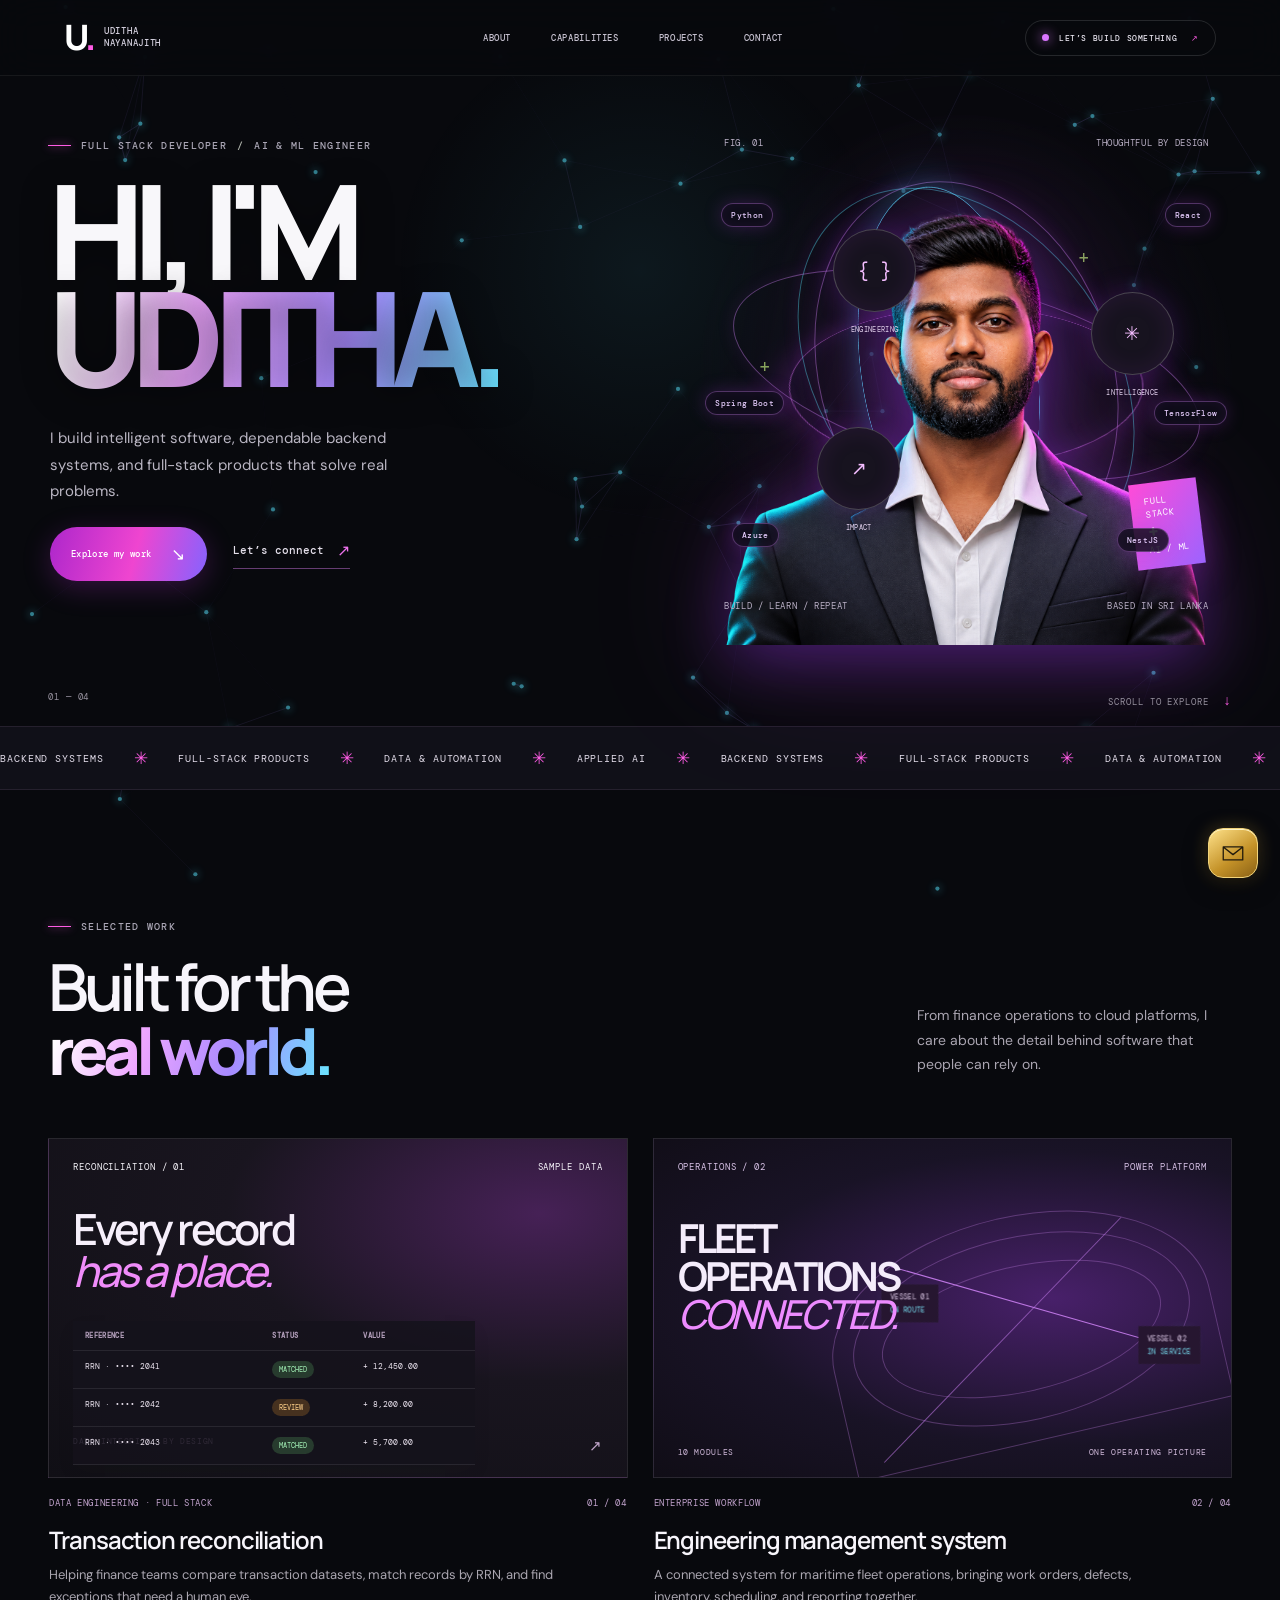
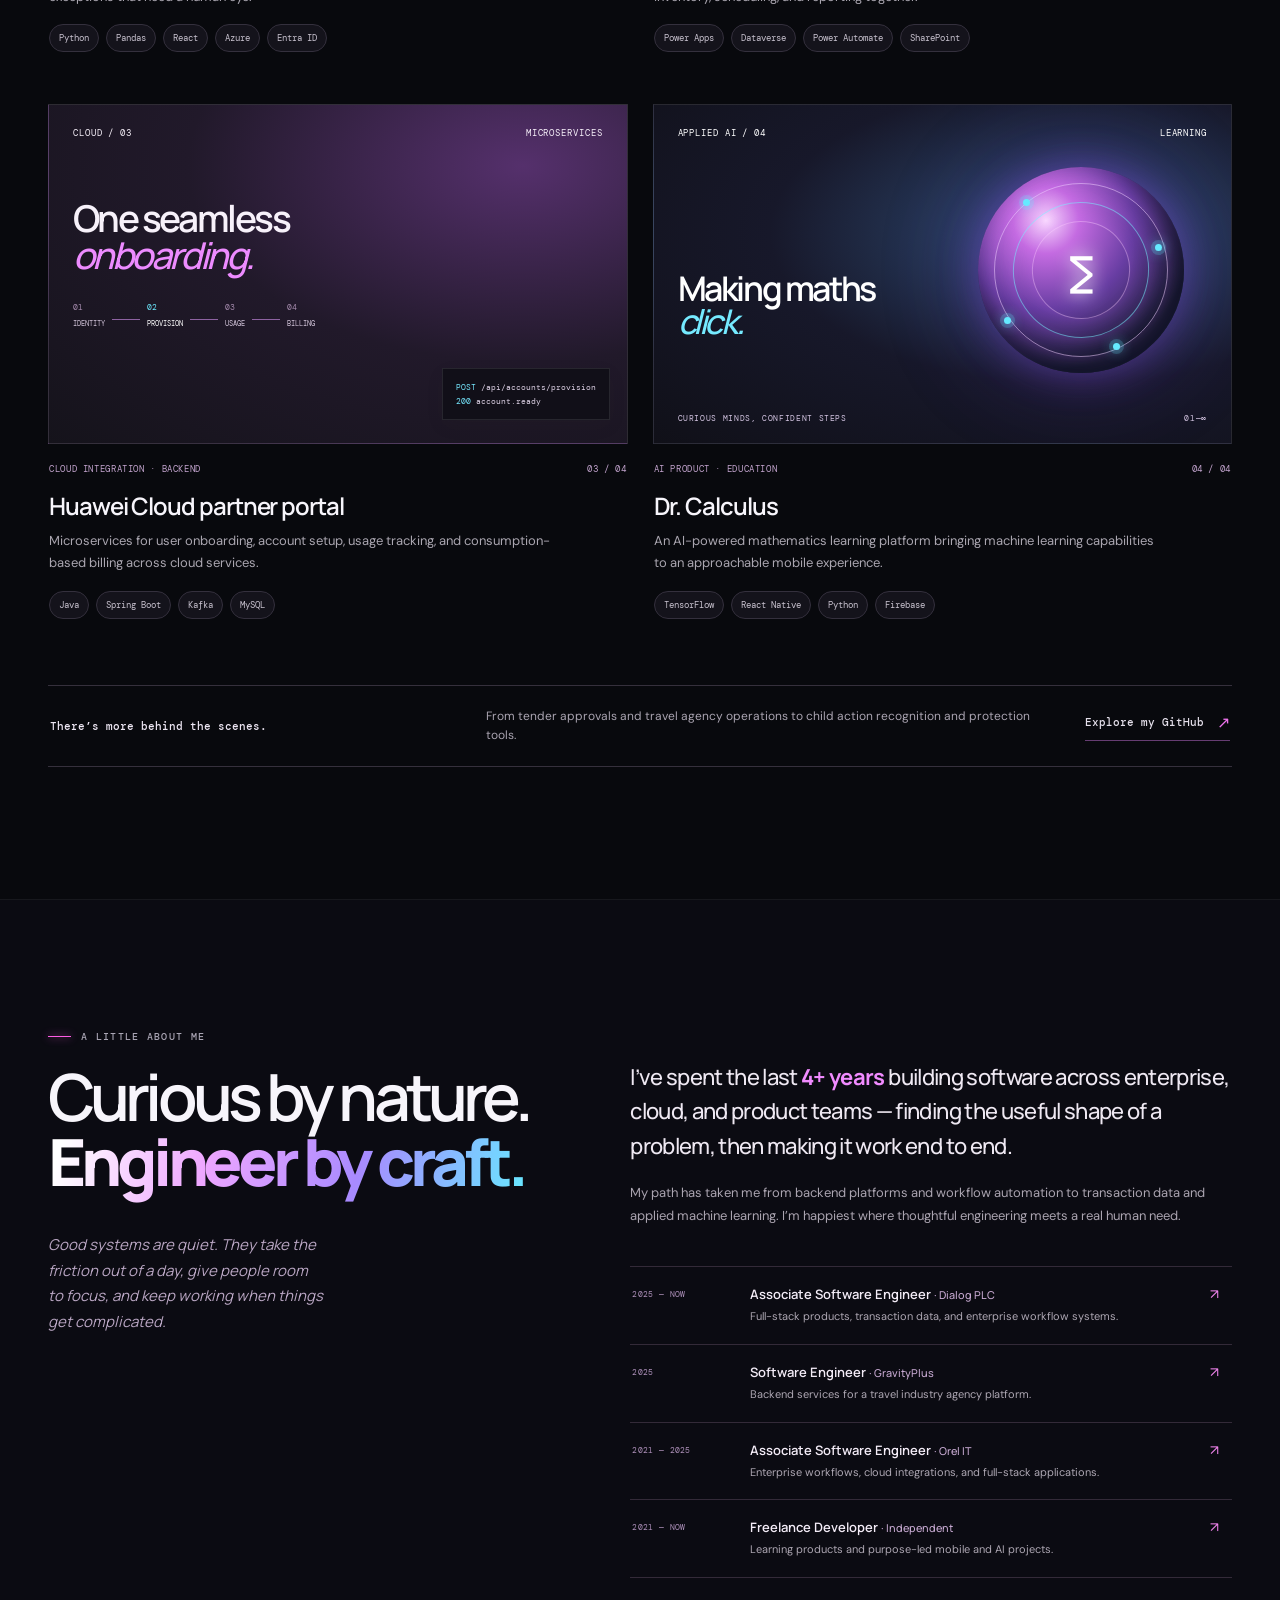
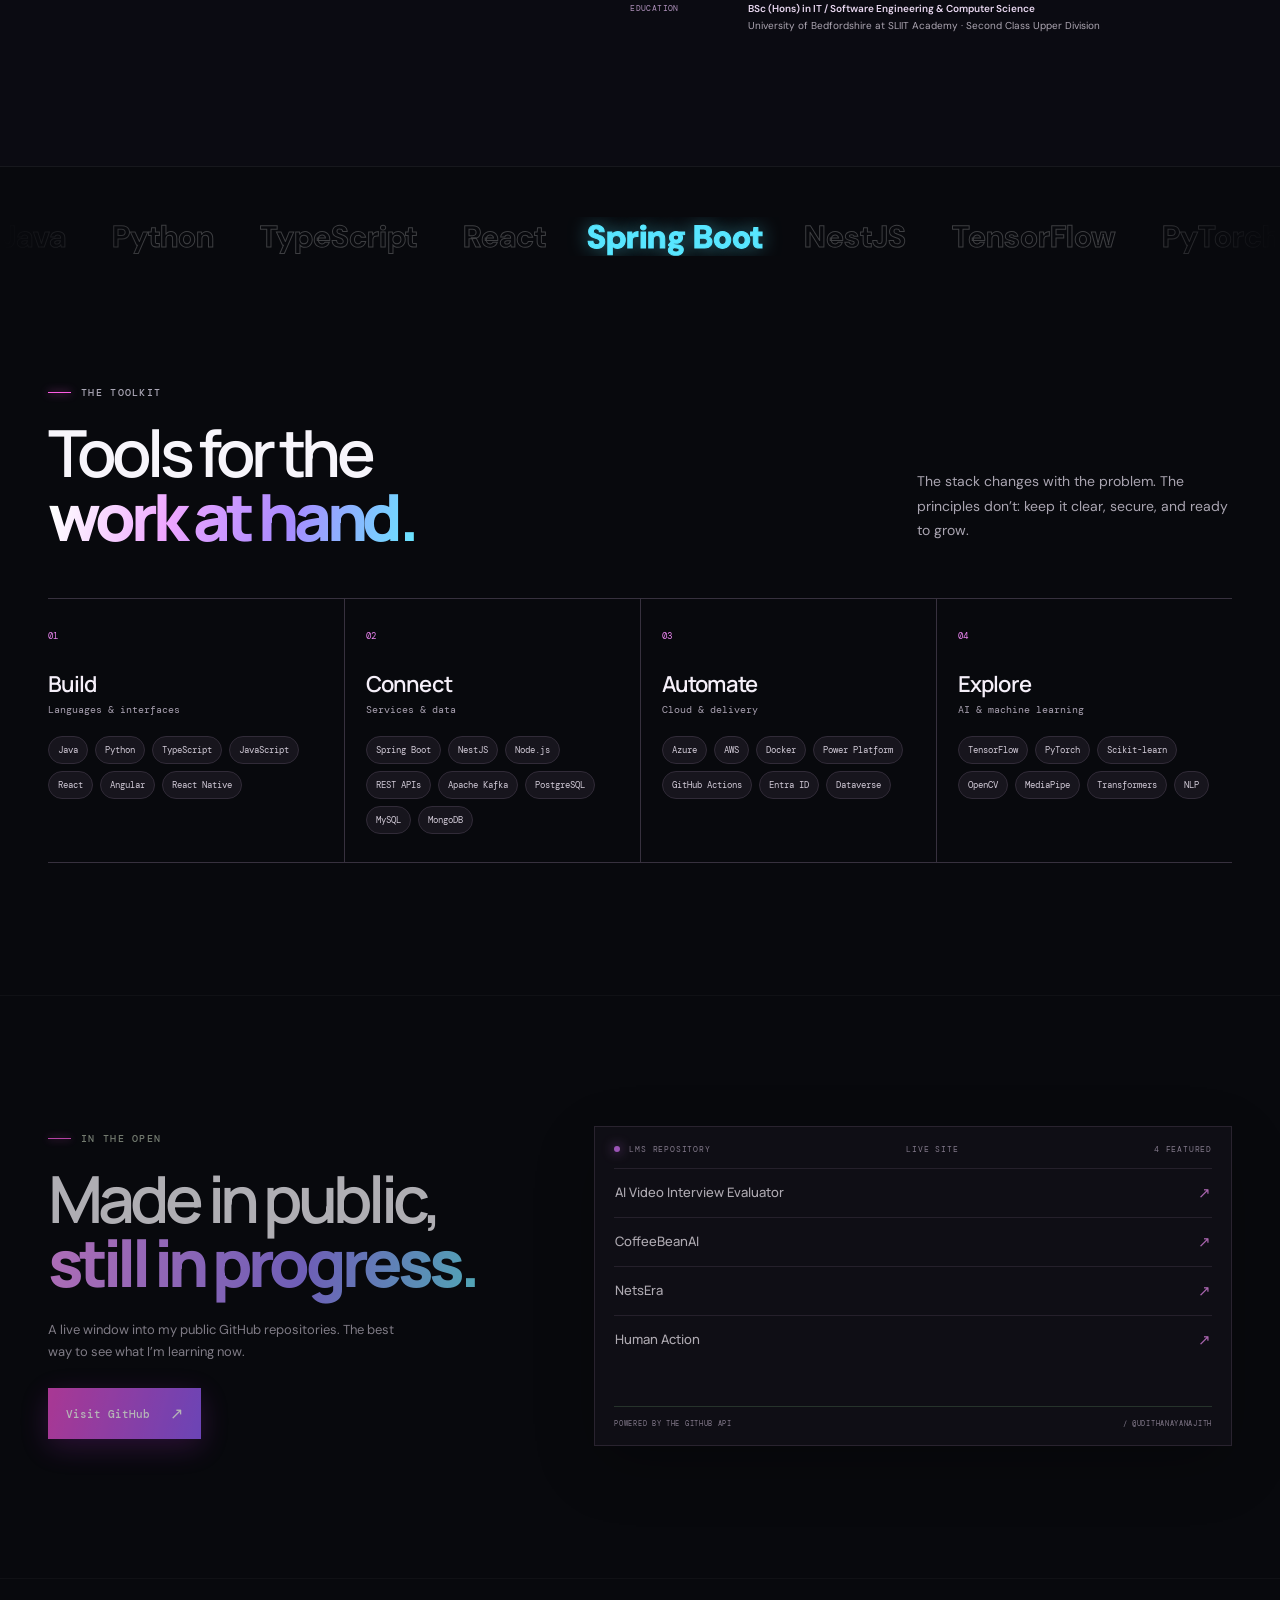
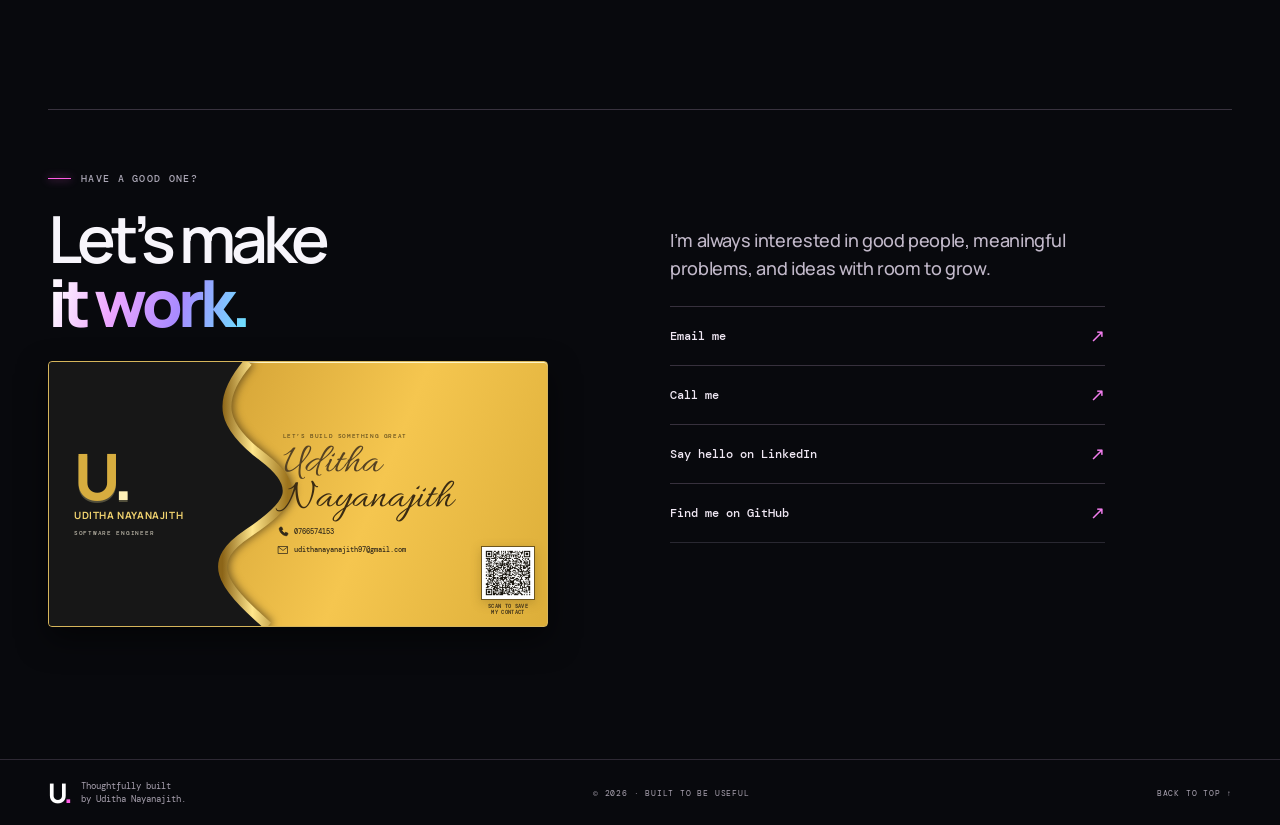
==== commit e3c45897: "add new" ====
--- a/index.html
+++ b/index.html
@@ -8,10 +8,7 @@
       name="description"
       content="Uditha Nayanajith is a software engineer building enterprise applications, backend systems, and AI-enabled products."
     />
-    <meta
-      property="og:title"
-      content="Uditha Nayanajith — Software Engineer"
-    />
+    <meta property="og:title" content="Uditha Nayanajith — Software Engineer" />
     <meta
       property="og:description"
       content="Full-stack engineering, reliable backend systems, and thoughtful applications of AI."
@@ -21,7 +18,7 @@
     <link rel="preconnect" href="https://fonts.googleapis.com" />
     <link rel="preconnect" href="https://fonts.gstatic.com" crossorigin />
     <link
-      href="https://fonts.googleapis.com/css2?family=DM+Mono:wght@400;500&family=DM+Sans:wght@400;500;600;700&family=Manrope:wght@400;500;600;700;800&display=swap"
+      href="https://fonts.googleapis.com/css2?family=Allura&family=DM+Mono:wght@400;500&family=DM+Sans:wght@400;500;600;700&family=Manrope:wght@400;500;600;700;800&display=swap"
       rel="stylesheet"
     />
     <link rel="stylesheet" href="./styles.css" />
@@ -52,14 +49,15 @@
         <a class="header-availability" href="#contact"
           ><span class="status-dot"></span> LET’S BUILD SOMETHING
           <span aria-hidden="true">↗</span></a
-        ><button
+        >
+        <!-- <button
           class="theme-toggle"
           type="button"
           aria-label="Switch to light theme"
           aria-pressed="false"
         >
           <span class="theme-sun">☼</span><span class="theme-moon">☾</span>
-        </button>
+        </button> -->
       </div>
       <button class="menu-toggle" aria-label="Open menu" aria-expanded="false">
         <span></span><span></span>
@@ -128,8 +126,12 @@
           </div>
           <span class="tech-chip tech-python" aria-hidden="true">Python</span>
           <span class="tech-chip tech-react" aria-hidden="true">React</span>
-          <span class="tech-chip tech-spring" aria-hidden="true">Spring Boot</span>
-          <span class="tech-chip tech-tensorflow" aria-hidden="true">TensorFlow</span>
+          <span class="tech-chip tech-spring" aria-hidden="true"
+            >Spring Boot</span
+          >
+          <span class="tech-chip tech-tensorflow" aria-hidden="true"
+            >TensorFlow</span
+          >
           <span class="tech-chip tech-azure" aria-hidden="true">Azure</span>
           <span class="tech-chip tech-nest" aria-hidden="true">NestJS</span>
         </div>
@@ -418,19 +420,19 @@
         </div>
       </section>
       <div class="marquee">
-          <div class="track">
-            <span>Java</span><span>Python</span><span>TypeScript</span
-            ><span>React</span><span>Spring Boot</span><span>NestJS</span
-            ><span>TensorFlow</span><span>PyTorch</span><span>Kafka</span
-            ><span>Docker</span><span>Azure</span><span>AWS</span
-            ><span>PostgreSQL</span><span>OpenCV</span> <span>Java</span
-            ><span>Python</span><span>TypeScript</span><span>React</span
-            ><span>Spring Boot</span><span>NestJS</span><span>TensorFlow</span
-            ><span>PyTorch</span><span>Kafka</span><span>Docker</span
-            ><span>Azure</span><span>AWS</span><span>PostgreSQL</span
-            ><span>OpenCV</span>
-          </div>
-        </div>
+        <div class="track">
+          <span>Java</span><span>Python</span><span>TypeScript</span
+          ><span>React</span><span>Spring Boot</span><span>NestJS</span
+          ><span>TensorFlow</span><span>PyTorch</span><span>Kafka</span
+          ><span>Docker</span><span>Azure</span><span>AWS</span
+          ><span>PostgreSQL</span><span>OpenCV</span> <span>Java</span
+          ><span>Python</span><span>TypeScript</span><span>React</span
+          ><span>Spring Boot</span><span>NestJS</span><span>TensorFlow</span
+          ><span>PyTorch</span><span>Kafka</span><span>Docker</span
+          ><span>Azure</span><span>AWS</span><span>PostgreSQL</span
+          ><span>OpenCV</span>
+        </div>
+      </div>
 
       <section class="stack section-shell section-pad" id="stack">
         <div class="section-heading">
@@ -547,13 +549,86 @@
               <span class="eyebrow-line"></span> HAVE A GOOD ONE?
             </p>
             <h2>Let’s make<br /><em>it work.</em></h2>
-          </div>
+            <article
+              class="business-card business-card-compact"
+              aria-label="Uditha Nayanajith business card preview"
+            >
+              <svg
+                class="business-card-ribbon"
+                viewBox="0 0 1000 540"
+                preserveAspectRatio="none"
+                aria-hidden="true"
+              >
+                <defs>
+                  <linearGradient
+                    id="card-ribbon-gold-compact"
+                    x1="0"
+                    y1="0"
+                    x2="1"
+                    y2="0"
+                  >
+                    <stop offset="0" stop-color="#8c6518" />
+                    <stop offset="0.46" stop-color="#ffe68b" />
+                    <stop offset="1" stop-color="#9d741d" />
+                  </linearGradient>
+                </defs>
+                <path
+                  class="business-card-dark-shape"
+                  d="M0 0H400C330 83 350 133 430 195S485 292 400 350 340 451 440 540H0Z"
+                />
+                <path
+                  class="business-card-gold-stroke business-card-compact-ribbon"
+                  d="M400 0C330 83 350 133 430 195S485 292 400 350 340 451 440 540"
+                />
+              </svg>
+              <div class="business-card-brand">
+                <span class="business-card-monogram">U<span>.</span></span>
+                <span class="business-card-label">UDITHA NAYANAJITH</span>
+                <span class="business-card-role">SOFTWARE ENGINEER</span>
+              </div>
+              <div class="business-card-main">
+                <p class="business-card-kicker">LET’S BUILD SOMETHING GREAT</p>
+
+                <h3>Uditha<br /><em>Nayanajith</em></h3>
+                <div class="business-card-details">
+                  <a href="tel:+94766574153">
+                    <svg viewBox="0 0 24 24" aria-hidden="true">
+                      <path
+                        d="M6.6 2.8 9.4 2l2.1 5-2.2 1.7a15 15 0 0 0 6 6l1.7-2.2 5 2.1-.8 2.8a3 3 0 0 1-3.2 2.2A18 18 0 0 1 4.4 6a3 3 0 0 1 2.2-3.2Z"
+                      />
+                    </svg>
+                    <span>0766574153</span>
+                  </a>
+                  <a href="mailto:udithanayanajith97@gmail.com">
+                    <svg viewBox="0 0 24 24" aria-hidden="true">
+                      <path d="M3 5h18v14H3zM3 6l9 7 9-7" />
+                    </svg>
+                    <span>udithanayanajith97@gmail.com</span>
+                  </a>
+                </div>
+                <div class="business-card-qr">
+                  <img
+                    src="./assets/uditha-contact-qr.png"
+                    alt="QR code to save Uditha Nayanajith’s contact"
+                    width="160"
+                    height="160"
+                  />
+                  <span>SCAN TO SAVE<br />MY CONTACT</span>
+                </div>
+              </div>
+            </article>
+          </div>
+
           <div class="contact-copy">
             <p>
               I’m always interested in good people, meaningful problems, and
               ideas with room to grow.
             </p>
-            <a
+            <a class="contact-link" href="mailto:udithanayanajith97@gmail.com"
+              ><span>Email me</span><b>↗</b></a
+            ><a class="contact-link" href="tel:+94766574153"
+              ><span>Call me</span><b>↗</b></a
+            ><a
               class="contact-link"
               href="https://www.linkedin.com/in/uditha-nayanagith-a06a1a17b/"
               target="_blank"
@@ -579,6 +654,88 @@
         >© <span id="year">2026</span> · BUILT TO BE USEFUL</span
       ><a href="#top" class="back-top">BACK TO TOP ↑</a>
     </footer>
+    <button
+      class="business-card-launcher"
+      type="button"
+      aria-label="Open Uditha Nayanajith’s business card"
+      aria-haspopup="dialog"
+      aria-controls="business-card-dialog"
+    >
+      <svg viewBox="0 0 32 32" aria-hidden="true">
+        <path d="M4 8.5h24v16H4zM4.8 9.3 16 18l11.2-8.7" />
+      </svg>
+    </button>
+    <dialog
+      class="business-card-dialog"
+      id="business-card-dialog"
+      aria-label="Uditha Nayanajith’s business card"
+    >
+      <button
+        class="business-card-close"
+        type="button"
+        aria-label="Close business card"
+      >
+        ×
+      </button>
+      <article class="business-card">
+        <svg
+          class="business-card-ribbon"
+          viewBox="0 0 1000 540"
+          preserveAspectRatio="none"
+          aria-hidden="true"
+        >
+          <defs>
+            <linearGradient id="card-ribbon-gold" x1="0" y1="0" x2="1" y2="0">
+              <stop offset="0" stop-color="#8c6518" />
+              <stop offset="0.46" stop-color="#ffe68b" />
+              <stop offset="1" stop-color="#9d741d" />
+            </linearGradient>
+          </defs>
+          <path
+            class="business-card-dark-shape"
+            d="M0 0H400C330 83 350 133 430 195S485 292 400 350 340 451 440 540H0Z"
+          />
+          <path
+            class="business-card-gold-stroke"
+            d="M400 0C330 83 350 133 430 195S485 292 400 350 340 451 440 540"
+          />
+        </svg>
+        <div class="business-card-brand">
+          <span class="business-card-monogram">U<span>.</span></span>
+          <span class="business-card-label">UDITHA NAYANAJITH</span>
+          <span class="business-card-role">SOFTWARE ENGINEER</span>
+        </div>
+        <div class="business-card-main">
+          <p class="business-card-kicker">LET’S BUILD SOMETHING GREAT</p>
+          <h3>Uditha<br /><em>Nayanajith</em></h3>
+          <div class="business-card-details">
+            <a href="tel:+94766574153">
+              <svg viewBox="0 0 24 24" aria-hidden="true">
+                <path
+                  d="M6.6 2.8 9.4 2l2.1 5-2.2 1.7a15 15 0 0 0 6 6l1.7-2.2 5 2.1-.8 2.8a3 3 0 0 1-3.2 2.2A18 18 0 0 1 4.4 6a3 3 0 0 1 2.2-3.2Z"
+                />
+              </svg>
+              <span>0766574153</span>
+            </a>
+            <a href="mailto:udithanayanajith97@gmail.com">
+              <svg viewBox="0 0 24 24" aria-hidden="true">
+                <path d="M3 5h18v14H3zM3 6l9 7 9-7" />
+              </svg>
+              <span>udithanayanajith97@gmail.com</span>
+            </a>
+          </div>
+          <div class="business-card-qr">
+            <img
+              src="./assets/uditha-contact-qr.png"
+              alt="QR code with Uditha Nayanajith’s name, phone number, and email as a saveable contact"
+              width="160"
+              height="160"
+            />
+            <span>SCAN TO SAVE<br />MY CONTACT</span>
+          </div>
+        </div>
+      </article>
+    </dialog>
     <div class="mobile-menu" aria-hidden="true">
       <a href="#work">Work <span>01</span></a
       ><a href="#about">About <span>02</span></a
--- a/theme.css
+++ b/theme.css
@@ -644,6 +644,361 @@
 .contact-link b {
   color: #f17dec;
 }
+.business-card-launcher {
+  position: fixed;
+  z-index: 100;
+  right: 22px;
+  bottom: 22px;
+  display: grid;
+  width: 50px;
+  height: 50px;
+  place-items: center;
+  border: 1px solid #f2d47b;
+  border-radius: 15px;
+  background: linear-gradient(145deg, #ffe28a, #c49228 58%, #8a6116);
+  box-shadow:
+    0 7px 22px #0008,
+    0 0 18px #e9bc4c4a,
+    inset 0 1px #fff4c5;
+  color: #211a0c;
+  cursor: pointer;
+  animation: envelope-float 3.8s ease-in-out infinite;
+  transition:
+    transform 0.2s,
+    box-shadow 0.2s;
+}
+.business-card-launcher:hover {
+  transform: translateY(-4px) scale(1.05);
+  box-shadow:
+    0 10px 28px #0009,
+    0 0 24px #f2ce656b,
+    inset 0 1px #fff4c5;
+}
+.business-card-launcher:focus-visible,
+.business-card-close:focus-visible {
+  outline: 2px solid #fff2bc;
+  outline-offset: 4px;
+}
+.business-card-launcher svg {
+  width: 26px;
+  height: 26px;
+  fill: none;
+  stroke: currentColor;
+  stroke-width: 1.6;
+  stroke-linecap: round;
+  stroke-linejoin: round;
+}
+.business-card-dialog {
+  position: fixed;
+  inset: 0;
+  width: min(760px, calc(100vw - 32px));
+  max-width: none;
+  max-height: calc(100vh - 32px);
+  margin: auto;
+  padding: 42px 0 0;
+  overflow: visible;
+  border: 0;
+  background: transparent;
+}
+.business-card-dialog::backdrop {
+  background: #050507d9;
+  backdrop-filter: blur(8px);
+}
+.business-card-dialog[open] {
+  animation: card-dialog-in 0.28s cubic-bezier(0.2, 0.75, 0.25, 1) both;
+}
+.business-card-close {
+  position: absolute;
+  top: 0;
+  right: 0;
+  display: grid;
+  width: 34px;
+  height: 34px;
+  place-items: center;
+  border: 1px solid #c59a3c;
+  border-radius: 50%;
+  background: #17140e;
+  color: #f3d273;
+  cursor: pointer;
+  font: 300 23px/1 var(--sans);
+  transition:
+    background 0.2s,
+    transform 0.2s;
+}
+.business-card-close:hover {
+  transform: rotate(90deg);
+  background: #332714;
+}
+.business-card {
+  position: relative;
+  display: grid;
+  grid-template-columns: 40% 60%;
+  align-items: stretch;
+  aspect-ratio: 1.88;
+  overflow: hidden;
+  border: 1px solid #d6b55b;
+  border-radius: 4px;
+  background: linear-gradient(112deg, #b98722 0%, #f5c64f 63%, #dcae39 100%);
+  box-shadow:
+    0 24px 75px #000a,
+    inset 0 1px #fff5c5;
+  color: #241d11;
+}
+.business-card::before {
+  content: "";
+  position: absolute;
+  z-index: 1;
+  top: -22%;
+  bottom: -22%;
+  left: 40%;
+  width: 42%;
+  transform: translateX(-240%) skewX(-18deg);
+  background: linear-gradient(
+    90deg,
+    transparent 0%,
+    #fff5cf10 30%,
+    #fff8d45c 46%,
+    #fffdec8a 50%,
+    #fff3c93d 56%,
+    transparent 78%
+  );
+  filter: blur(1px);
+  mix-blend-mode: screen;
+  opacity: 0.72;
+  pointer-events: none;
+  animation: gold-card-shine 7.5s cubic-bezier(0.45, 0, 0.55, 1) infinite;
+}
+.business-card-ribbon {
+  position: absolute;
+  inset: 0;
+  z-index: 0;
+  width: 100%;
+  height: 100%;
+  overflow: visible;
+  filter: drop-shadow(2px 0 4px #271b0b9c);
+}
+.business-card-dark-shape {
+  fill: #171717;
+}
+.business-card-gold-stroke {
+  fill: none;
+  stroke: url(#card-ribbon-gold);
+  stroke-width: 22px;
+}
+.business-card-brand,
+.business-card-main {
+  position: relative;
+  z-index: 2;
+}
+.business-card-brand {
+  display: flex;
+  flex-direction: column;
+  align-items: flex-start;
+  justify-content: center;
+  gap: 11px;
+  padding: 28px 18px 28px clamp(24px, 5vw, 56px);
+  color: #e7c45b;
+}
+.business-card-monogram {
+  display: block;
+  font: 800 clamp(62px, 9vw, 104px)/0.8 var(--display);
+  letter-spacing: -0.1em;
+  color: #d7ad3f;
+  text-shadow: 0 2px #fff4a740;
+}
+.business-card-monogram span {
+  color: #fff0b7;
+}
+.business-card-label {
+  font: 700 clamp(10px, 1.4vw, 14px)/1.4 var(--display);
+  letter-spacing: 0.11em;
+  color: #f1d36f;
+}
+.business-card-role {
+  font: 500 8px/1.5 var(--mono);
+  letter-spacing: 0.18em;
+  color: #bdb8aa;
+}
+.business-card-main {
+  position: static;
+  align-self: center;
+  min-width: 0;
+  padding: 28px clamp(20px, 4vw, 48px) 28px clamp(52px, 8vw, 92px);
+}
+.business-card-kicker {
+  margin: 0 0 12px;
+  font: 500 8px/1.4 var(--mono);
+  letter-spacing: 0.16em;
+  color: #65501f;
+  transform: translateX(12px);
+}
+.business-card-main h3 {
+  margin: 0 0 20px;
+  font:
+    400 clamp(30px, 6vw, 68px)/0.82 "Allura",
+    "Snell Roundhand",
+    cursive;
+  letter-spacing: 0;
+  color: #554223;
+  transform: translateX(12px);
+}
+.business-card-main h3 em {
+  font-style: normal;
+  font-weight: 400;
+  color: #3a2b13;
+}
+.business-card-details {
+  display: grid;
+  gap: 11px;
+  padding-right: 110px;
+  font: 500 clamp(8px, 1.05vw, 10px)/1.5 var(--mono);
+  color: #322a1c;
+}
+.business-card-details a {
+  display: flex;
+  min-width: 0;
+  align-items: center;
+  gap: 9px;
+  transition: color 0.2s;
+}
+.business-card-details a:hover {
+  color: #fff8dc;
+}
+.business-card-details svg {
+  flex: none;
+  width: 15px;
+  height: 15px;
+  fill: #31291b;
+  stroke: #31291b;
+  stroke-width: 1.5;
+  stroke-linecap: round;
+  stroke-linejoin: round;
+}
+.business-card-details a:nth-child(2) svg {
+  fill: none;
+}
+.business-card-details span {
+  overflow-wrap: anywhere;
+}
+.business-card-qr {
+  position: absolute;
+  z-index: 3;
+  right: clamp(17px, 3vw, 34px);
+  bottom: clamp(17px, 3vw, 30px);
+  display: grid;
+  justify-items: center;
+  gap: 6px;
+}
+.business-card-qr img {
+  display: block;
+  width: clamp(70px, 10vw, 100px);
+  height: auto;
+  padding: 4px;
+  border: 1px solid #6c551f;
+  background: #fff;
+  box-shadow: 0 3px 10px #59441542;
+}
+.business-card-qr > span {
+  text-align: center;
+  font: 700 6px/1.4 var(--mono);
+  letter-spacing: 0.08em;
+  color: #493a1c;
+}
+.business-card-compact {
+  width: min(100%, 500px);
+  min-height: 0;
+  margin: 26px 0 0;
+  grid-template-columns: 38% 62%;
+  aspect-ratio: 1.88;
+  border-radius: 4px;
+  box-shadow: 0 12px 30px #0008, inset 0 1px #fff5c5;
+}
+.business-card-compact .business-card-gold-stroke {
+  stroke: url(#card-ribbon-gold-compact);
+  stroke-width: 18px;
+}
+.business-card-compact .business-card-brand {
+  gap: 7px;
+  padding: 18px 8px 18px clamp(17px, 2vw, 25px);
+}
+.business-card-compact .business-card-monogram {
+  font-size: clamp(48px, 5vw, 64px);
+}
+.business-card-compact .business-card-label {
+  font-size: clamp(8px, 1vw, 10px);
+  letter-spacing: 0.06em;
+}
+.business-card-compact .business-card-role {
+  font-size: 6px;
+  letter-spacing: 0.12em;
+}
+.business-card-compact .business-card-main {
+  padding: 17px 18px 17px clamp(34px, 3vw, 44px);
+}
+.business-card-compact .business-card-kicker {
+  margin-bottom: 7px;
+  font-size: 6px;
+  letter-spacing: 0.1em;
+  transform: translateX(6px);
+}
+.business-card-compact .business-card-main h3 {
+  margin-bottom: 10px;
+  font-size: clamp(30px, 3.7vw, 42px);
+  transform: translateX(6px);
+}
+.business-card-compact .business-card-details {
+  gap: 6px;
+  padding-right: 68px;
+  font-size: 7px;
+}
+.business-card-compact .business-card-details svg {
+  width: 12px;
+  height: 12px;
+}
+.business-card-compact .business-card-details a {
+  gap: 5px;
+}
+.business-card-compact .business-card-qr {
+  right: 12px;
+  bottom: 10px;
+  gap: 4px;
+}
+.business-card-compact .business-card-qr img {
+  width: 54px;
+  padding: 3px;
+}
+.business-card-compact .business-card-qr > span {
+  font-size: 4.5px;
+}
+@keyframes envelope-float {
+  0%,
+  100% {
+    transform: translateY(0);
+  }
+  50% {
+    transform: translateY(-5px);
+  }
+}
+@keyframes gold-card-shine {
+  0%,
+  14% {
+    transform: translateX(-240%) skewX(-18deg);
+  }
+  68%,
+  100% {
+    transform: translateX(230%) skewX(-18deg);
+  }
+}
+@keyframes card-dialog-in {
+  from {
+    opacity: 0;
+    transform: translateY(12px) scale(0.98);
+  }
+  to {
+    opacity: 1;
+    transform: translateY(0) scale(1);
+  }
+}
 .site-footer,
 .footer-brand,
 .footer-note,
@@ -1227,6 +1582,73 @@
   animation-play-state: paused;
 }
 @media (max-width: 680px) {
+  .business-card-launcher {
+    right: 15px;
+    bottom: 15px;
+    width: 46px;
+    height: 46px;
+  }
+  .business-card-dialog {
+    width: calc(100vw - 24px);
+    max-height: calc(100dvh - 24px);
+    padding-top: 38px;
+    overflow-x: hidden;
+    overflow-y: auto;
+  }
+  .business-card {
+    grid-template-columns: 33% 67%;
+    aspect-ratio: auto;
+    min-height: 340px;
+  }
+  .business-card-brand {
+    gap: 8px;
+    padding: 18px 5px 18px 14px;
+  }
+  .business-card-monogram {
+    font-size: clamp(45px, 13vw, 62px);
+  }
+  .business-card-label {
+    font-size: clamp(6px, 2vw, 9px);
+    letter-spacing: 0.04em;
+  }
+  .business-card-role {
+    font-size: 6px;
+    letter-spacing: 0.08em;
+  }
+  .business-card-main {
+    padding: 20px 10px 20px 48px;
+  }
+  .business-card-kicker {
+    font-size: 6px;
+    letter-spacing: 0.1em;
+  }
+  .business-card-main h3 {
+    margin-bottom: 16px;
+    font-size: clamp(39px, 10vw, 48px);
+  }
+  .business-card-details {
+    gap: 8px;
+    padding-right: 72px;
+    font-size: 7px;
+  }
+  .business-card-details svg {
+    width: 12px;
+    height: 12px;
+  }
+  .business-card-details a {
+    gap: 5px;
+  }
+  .business-card-qr {
+    right: 10px;
+    bottom: 14px;
+  }
+  .business-card-qr img {
+    width: 66px;
+    padding: 3px;
+  }
+  .business-card-qr > span {
+    font-size: 5px;
+  }
   .signal-group,
   .signal-group span {
     gap: 20px;
@@ -1235,3 +1657,60 @@
     padding-right: 20px;
   }
 }
+@media (max-width: 680px) {
+  .business-card-compact {
+    width: 100%;
+    margin-top: 22px;
+    grid-template-columns: 35% 65%;
+    aspect-ratio: 1.8;
+    min-height: 0;
+  }
+  .business-card-compact .business-card-brand {
+    gap: 6px;
+    padding: 12px 5px 12px 14px;
+  }
+  .business-card-compact .business-card-monogram {
+    font-size: clamp(42px, 12vw, 54px);
+  }
+  .business-card-compact .business-card-label {
+    font-size: 7px;
+    letter-spacing: 0.02em;
+  }
+  .business-card-compact .business-card-role {
+    font-size: 5px;
+  }
+  .business-card-compact .business-card-main {
+    padding: 12px 8px 12px 34px;
+  }
+  .business-card-compact .business-card-main h3 {
+    margin-bottom: 8px;
+    font-size: clamp(28px, 8vw, 34px);
+    transform: translateX(4px);
+  }
+  .business-card-compact .business-card-details {
+    gap: 5px;
+    padding-right: 56px;
+    font-size: 6px;
+  }
+  .business-card-compact .business-card-details svg {
+    width: 10px;
+    height: 10px;
+  }
+  .business-card-compact .business-card-qr {
+    right: 8px;
+    bottom: 8px;
+  }
+  .business-card-compact .business-card-qr img {
+    width: 48px;
+  }
+  .business-card-compact .business-card-qr > span {
+    font-size: 4px;
+  }
+}
+@media (prefers-reduced-motion: reduce) {
+  .business-card-launcher,
+  .business-card::before,
+  .business-card-dialog[open] {
+    animation: none;
+  }
+}
